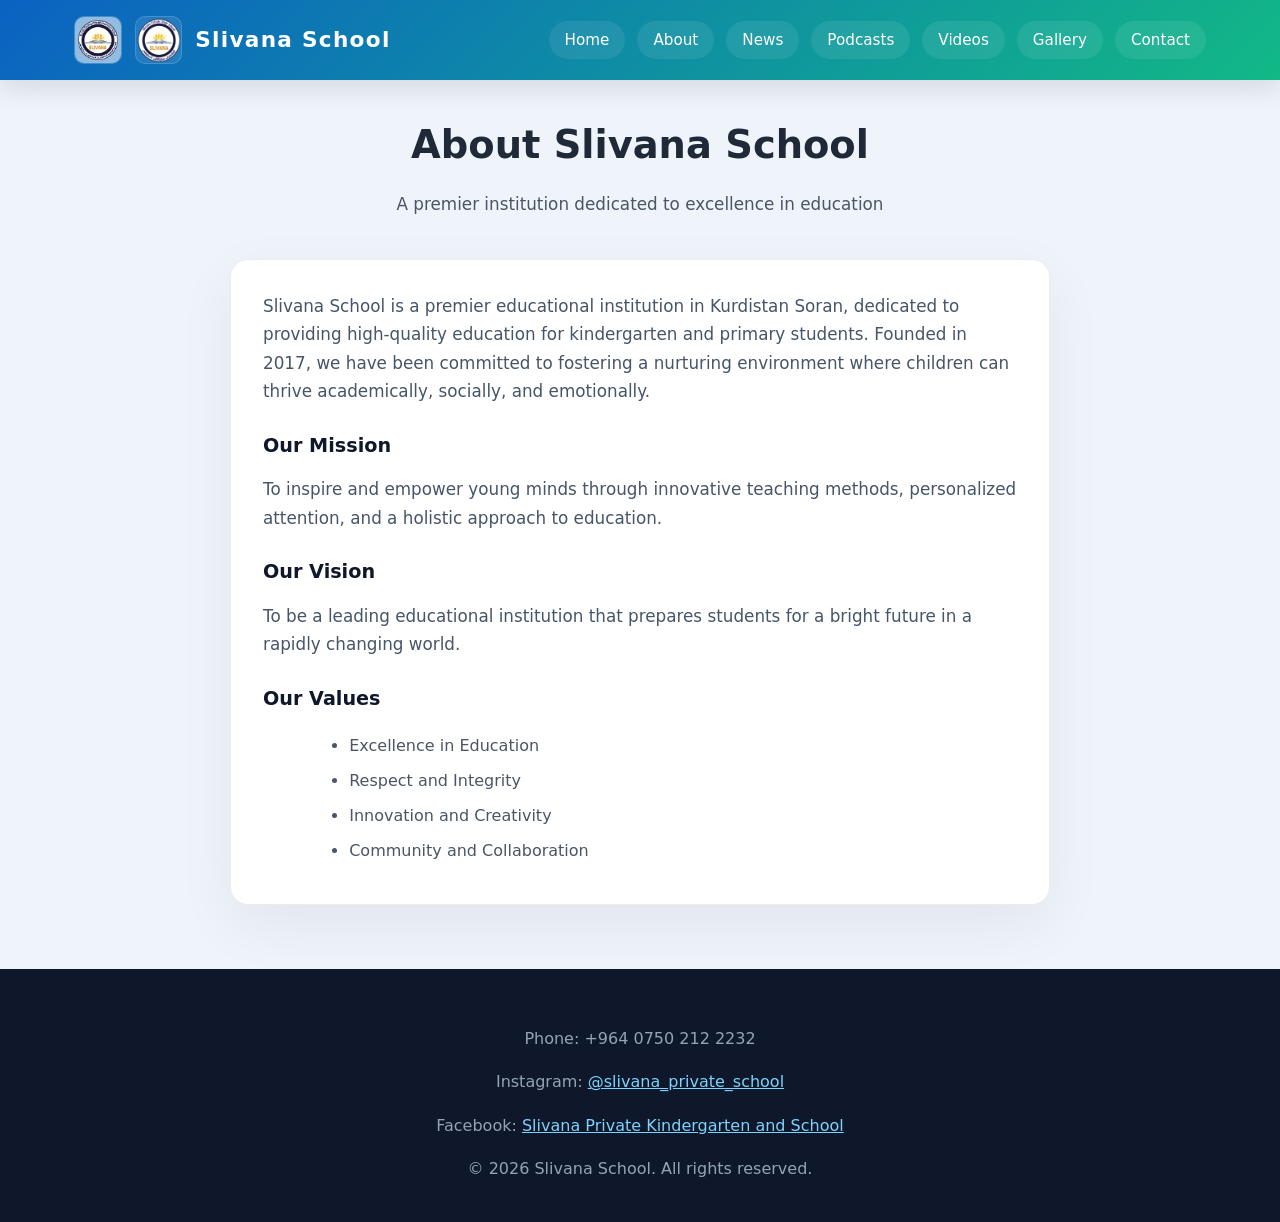
==== about.html @ aee82887 "Changes to be committed: 	new file:   README.md 	new file:   TODO.MD 	new file:   about.html 	new fi" ====
<!DOCTYPE html>
<html lang="en">
<head>
    <meta charset="UTF-8">
    <meta name="viewport" content="width=device-width, initial-scale=1.0">
    <title>Slivana School - About</title>
    <link rel="icon" href="assets/logos/Elementry-school-logo.png">
    <link rel="stylesheet" href="css/style.css">
    <link rel="stylesheet" href="css/components.css">
    <link rel="stylesheet" href="css/responsive.css">
</head>
<body>
    <header>
        <div class="container">
            <div class="logo">
                <img src="assets/logos/Elementry-school-logo.png" alt="Slivana Elementary School Logo" class="logo-img">
                <img src="assets/logos/high-school-logo.png" alt="Slivana High School Logo" class="logo-img">
                <h1>Slivana School</h1>
            </div>
            <nav>
                <ul>
                    <li><a href="index.html">Home</a></li>
                    <li><a href="about.html">About</a></li>
                    <li><a href="news.html">News</a></li>
                    <li><a href="podcasts.html">Podcasts</a></li>
                    <li><a href="videos.html">Videos</a></li>
                    <li><a href="gallery.html">Gallery</a></li>
                    <li><a href="contact.html">Contact</a></li>
                </ul>
            </nav>
        </div>
    </header>

    <main>
        <section class="intro">
            <div class="container">
                <div class="section-header">
                    <h3>About Slivana School</h3>
                    <p>A premier institution dedicated to excellence in education</p>
                </div>
                <div class="about-text">
                    <p>Slivana School is a premier educational institution in Kurdistan Soran, dedicated to providing high-quality education for kindergarten and primary students. Founded in 2017, we have been committed to fostering a nurturing environment where children can thrive academically, socially, and emotionally.</p>
                    <h4>Our Mission</h4>
                    <p>To inspire and empower young minds through innovative teaching methods, personalized attention, and a holistic approach to education.</p>
                    <h4>Our Vision</h4>
                    <p>To be a leading educational institution that prepares students for a bright future in a rapidly changing world.</p>
                    <h4>Our Values</h4>
                    <ul>
                        <li>Excellence in Education</li>
                        <li>Respect and Integrity</li>
                        <li>Innovation and Creativity</li>
                        <li>Community and Collaboration</li>
                    </ul>
                </div>
            </div>
        </section>
    </main>

    <footer>
        <div class="container">
            <div class="contact-info">
                <p>Phone: +964 0750 212 2232</p>
                <p>Instagram: <a href="https://www.instagram.com/slivana_private_school/">@slivana_private_school</a></p>
                <p>Facebook: <a href="https://www.facebook.com/slivanaprivatekindergartenandschool">Slivana Private Kindergarten and School</a></p>
            </div>
            <p>&copy; 2026 Slivana School. All rights reserved.</p>
        </div>
    </footer>
</body>
</html>
---- css/style.css ----
/* Reset and base styles */
* {
    margin: 0;
    padding: 0;
    box-sizing: border-box;
}

body {
    font-family: 'Inter', system-ui, -apple-system, BlinkMacSystemFont, 'Segoe UI', sans-serif;
    background: #eff4fb;
    color: #1f2937;
    line-height: 1.7;
}

.container {
    max-width: 1180px;
    margin: 0 auto;
    padding: 0 24px;
}

html {
    scroll-behavior: smooth;
}

button,
a.btn {
    transition: all 0.25s ease;
}

/* Header */
header {
    background: linear-gradient(135deg, #0b62c2, #12b886);
    color: white;
    padding: 1rem 0;
    position: sticky;
    top: 0;
    z-index: 50;
    box-shadow: 0 8px 24px rgba(15, 23, 42, 0.12);
}

header .container {
    display: flex;
    align-items: center;
    justify-content: space-between;
    gap: 1rem;
}

.logo {
    display: flex;
    align-items: center;
    gap: 0.8rem;
}

.logo-img {
    height: 48px;
    width: auto;
    border-radius: 10px;
    border: 1px solid rgba(255,255,255,0.15);
    background: rgba(255,255,255,0.1);
}

.logo h1 {
    font-size: 1.35rem;
    letter-spacing: 0.06em;
    font-weight: 700;
}

nav ul {
    list-style: none;
    display: flex;
    flex-wrap: wrap;
    gap: 0.75rem;
    justify-content: flex-end;
}

nav a {
    color: white;
    text-decoration: none;
    padding: 0.65rem 1rem;
    border-radius: 999px;
    font-size: 0.95rem;
    background: rgba(255,255,255,0.08);
}

nav a:hover,
nav a.active {
    background: rgba(255,255,255,0.2);
}

/* Hero */
.hero {
    background: linear-gradient(120deg, #0b62c2 0%, #12b886 52%, #16a34a 100%);
    color: white;
    text-align: center;
    padding: 5rem 0 4rem;
    position: relative;
    overflow: hidden;
}

.hero::after {
    content: '';
    position: absolute;
    width: 540px;
    height: 540px;
    border-radius: 50%;
    background: rgba(255,255,255,0.15);
    top: -120px;
    right: -120px;
    filter: blur(12px);
}

.hero h2 {
    font-size: clamp(2.5rem, 4vw, 3.8rem);
    max-width: 820px;
    margin: 0 auto 1rem;
    animation: fadeInUp 0.8s ease both;
}

.hero p {
    max-width: 700px;
    margin: 0 auto 2rem;
    font-size: 1.05rem;
    opacity: 0.95;
    animation: fadeInUp 0.9s ease both;
}

.hero .btn {
    font-weight: 700;
    letter-spacing: 0.02em;
    box-shadow: 0 15px 35px rgba(16, 185, 129, 0.22);
}

/* Section cards */
section {
    padding: 4rem 0;
}

section:not(.hero) {
    background: transparent;
}

section .container {
    animation: fadeInUp 0.8s ease both;
}

section h3 {
    font-size: clamp(2rem, 3vw, 2.6rem);
    margin-bottom: 1.5rem;
}

.section-header {
    text-align: center;
    margin-bottom: 2.5rem;
    animation: fadeInUp 0.8s ease both;
}

.section-header h3 {
    margin: 0 0 0.8rem 0;
}

.section-header p {
    color: #64748b;
    font-size: 1.05rem;
    max-width: 620px;
    margin: 0 auto;
}

.videos-grid {
    display: grid;
    grid-template-columns: repeat(auto-fill, minmax(340px, 1fr));
    gap: 1.8rem;
}

.podcasts-grid {
    display: grid;
    grid-template-columns: repeat(auto-fit, minmax(480px, 1fr));
    gap: 2rem;
}

.search-container {
    margin-bottom: 2.5rem;
    display: flex;
    justify-content: center;
}

#search-input {
    width: 100%;
    max-width: 500px;
    padding: 0.85rem 1.2rem;
    border: 1px solid rgba(15, 23, 42, 0.12);
    border-radius: 12px;
    background: rgba(255,255,255,0.95);
    font-size: 0.95rem;
    color: #1f2937;
    box-shadow: 0 4px 15px rgba(15, 23, 42, 0.06);
    transition: all 0.3s ease;
}

#search-input:focus {
    outline: none;
    border-color: #12b886;
    box-shadow: 0 8px 25px rgba(18, 184, 134, 0.12);
}

/* About Page */
.about-text {
    background: rgba(255,255,255,0.95);
    border-radius: 18px;
    padding: 2rem;
    border: 1px solid rgba(15, 23, 42, 0.08);
    box-shadow: 0 20px 60px rgba(15, 23, 42, 0.06);
    max-width: 820px;
    margin: 0 auto;
}

.about-text h4 {
    font-size: 1.2rem;
    color: #0f172a;
    margin-top: 1.5rem;
    margin-bottom: 0.8rem;
    font-weight: 700;
}

.about-text p {
    color: #475569;
    margin-bottom: 1rem;
}

.about-text ul {
    margin: 1rem 0;
    padding-left: 1.5rem;
    color: #475569;
}

.about-text ul li {
    margin-bottom: 0.5rem;
}

/* Contact Page */
.contact-wrapper {
    display: grid;
    grid-template-columns: 1fr 1fr;
    gap: 2rem;
    margin-bottom: 3rem;
}

.contact-info-box,
.contact-form-box {
    background: rgba(255,255,255,0.95);
    border-radius: 18px;
    padding: 2.2rem;
    border: 1px solid rgba(15, 23, 42, 0.08);
    box-shadow: 0 20px 60px rgba(15, 23, 42, 0.06);
}

.contact-info-box h4,
.contact-form-box h4 {
    font-size: 1.2rem;
    color: #0f172a;
    margin-bottom: 1.2rem;
    font-weight: 700;
}

.contact-info-box p,
.contact-form-box p {
    color: #475569;
    margin-bottom: 0.8rem;
    font-size: 0.95rem;
}

.contact-form-box form {
    display: flex;
    flex-direction: column;
    gap: 1.2rem;
}

.form-group {
    display: flex;
    flex-direction: column;
}

.form-group label {
    color: #1f2937;
    font-weight: 600;
    margin-bottom: 0.5rem;
    font-size: 0.95rem;
}

.form-group input,
.form-group textarea {
    padding: 0.85rem;
    border: 1px solid rgba(15, 23, 42, 0.12);
    border-radius: 12px;
    background: rgba(255,255,255,0.95);
    font-family: inherit;
    font-size: 0.95rem;
    color: #1f2937;
    transition: all 0.3s ease;
}

.form-group input:focus,
.form-group textarea:focus {
    outline: none;
    border-color: #12b886;
    box-shadow: 0 0 0 3px rgba(18, 184, 134, 0.1);
}

.form-group textarea {
    resize: vertical;
    min-height: 120px;
}

.intro {
    padding-top: 2rem;
}

.intro p,
.about-text p {
    max-width: 780px;
    margin: 0 auto;
    color: #4b5563;
    font-size: 1.05rem;
}

.about-text ul {
    list-style: disc;
    margin: 1rem auto 0;
    max-width: 620px;
    color: #4b5563;
    padding-left: 1.2rem;
}

/* Cards */
.news-card,
.podcast-card,
.video-card,
.links-grid a,
.contact-card,
.event-card,
.staff-card {
    background: rgba(255,255,255,0.95);
    border: 1px solid rgba(15, 23, 42, 0.08);
    border-radius: 22px;
    box-shadow: 0 20px 60px rgba(15, 23, 42, 0.06);
    overflow: hidden;
}

.news-card,
.event-card,
.staff-card,
.video-card,
.podcast-card {
    padding: 1.4rem;
}

.news-card h4,
.podcast-card h4,
.video-card h4 {
    margin-bottom: 0.65rem;
    color: #0f172a;
}

.news-card p,
.podcast-info p,
.video-card p,
.about-text p {
    color: #475569;
}

.podcast-card {
    flex-wrap: wrap;
    gap: 1.2rem;
    align-items: flex-start;
}

.podcast-card iframe {
    min-width: 320px;
    flex: 0 0 320px;
    border-radius: 18px;
    height: 420px;
}

.podcast-info {
    flex: 1;
    min-width: 240px;
}

.video-card {
    display: grid;
    gap: 1rem;
    align-items: start;
}

.video-thumb {
    min-height: 220px;
    display: grid;
    place-items: center;
    background: linear-gradient(180deg, #e2e8f0 0%, #cbd5e1 100%);
    border-radius: 18px;
    color: #1e293b;
    font-weight: 700;
    text-transform: uppercase;
    letter-spacing: 0.08em;
}

.video-details h4 {
    margin-top: 0;
}

.video-details a.btn {
    display: inline-block;
    margin-top: 0.65rem;
}

.links-grid {
    display: grid;
    grid-template-columns: repeat(auto-fit, minmax(200px, 1fr));
    gap: 1rem;
}

.links-grid a {
    display: flex;
    align-items: center;
    justify-content: center;
    min-height: 120px;
    font-weight: 600;
    color: #0f172a;
    background: rgba(255,255,255,0.95);
    border: 1px solid rgba(15, 23, 42, 0.08);
    border-radius: 20px;
    text-decoration: none;
}

.links-grid a:hover {
    background: #f8fafc;
    transform: translateY(-4px);
}

/* Forms */
input,
textarea {
    background: rgba(255,255,255,0.95);
    border: 1px solid rgba(15, 23, 42, 0.12);
}

button,
a.btn {
    background: #12b886;
    color: white;
}

button:hover,
a.btn:hover {
    background: #0f766e;
}

/* WhatsApp Button */
.whatsapp-btn {
    position: fixed;
    right: 24px;
    bottom: 24px;
    width: 62px;
    height: 62px;
    border-radius: 50%;
    padding: 0;
    border: none;
    box-shadow: 0 24px 40px rgba(16, 185, 129, 0.25);
}

/* Footer */
footer {
    background: #0f172a;
    color: #e2e8f0;
    text-align: center;
    padding: 2.5rem 0;
}

footer a {
    color: #7dd3fc;
}

footer p {
    margin-top: 1rem;
    color: #94a3b8;
}

/* Animations */
@keyframes fadeInUp {
    from {
        opacity: 0;
        transform: translateY(20px);
    }
    to {
        opacity: 1;
        transform: translateY(0);
    }
}

.fade-in {
    animation: fadeInUp 0.8s ease both;
}

/* Responsive */
@media (max-width: 900px) {
    nav ul {
        justify-content: center;
    }

    header .container {
        flex-direction: column;
        align-items: stretch;
    }

    .podcast-card iframe {
        width: 100%;
        min-width: auto;
        height: 360px;
    }
}

/* Embed Wrappers */
.embed-wrapper-home {
    display: flex;
    flex-direction: column;
    align-items: center;
    gap: 2rem;
    max-width: 700px;
    margin: 0 auto;
}

.embed-wrapper-home iframe {
    width: 100%;
    height: 500px;
    box-shadow: 0 20px 60px rgba(15, 23, 42, 0.1);
    border-radius: 16px;
}

.btn-podcast,
.btn-video {
    background: linear-gradient(135deg, #0b62c2, #12b886);
    color: white;
    padding: 0.9rem 2.2rem;
    border-radius: 12px;
    font-weight: 600;
    text-decoration: none;
    display: inline-block;
    transition: all 0.35s cubic-bezier(0.34, 1.56, 0.64, 1);
    border: none;
    cursor: pointer;
    font-size: 1rem;
}

.btn-podcast:hover,
.btn-video:hover {
    transform: translateY(-4px);
    box-shadow: 0 16px 40px rgba(18, 184, 134, 0.4);
}

/* Videos Grid Embeds */
.videos-grid-embeds {
    display: grid;
    grid-template-columns: 1fr;
    gap: 3rem;
}

.video-card-embed {
    background: transparent;
    border-radius: 16px;
    overflow: hidden;
    transition: all 0.35s cubic-bezier(0.34, 1.56, 0.64, 1);
}

.video-card-embed:hover {
    transform: translateY(-4px);
}

.video-embed-wrapper {
    width: 100%;
    margin-bottom: 1.5rem;
}

.video-embed-wrapper iframe {
    width: 100%;
    height: 500px;
    max-width: 100%;
    box-shadow: 0 20px 60px rgba(15, 23, 42, 0.1);
    border-radius: 16px;
}

.video-info {
    background: rgba(255,255,255,0.95);
    border: 1px solid rgba(15, 23, 42, 0.08);
    border-radius: 12px;
    padding: 1.5rem;
    box-shadow: 0 4px 16px rgba(15, 23, 42, 0.05);
}

.video-info h4 {
    color: #0b62c2;
    font-size: 1.2rem;
    margin: 0 0 0.8rem 0;
}

.video-info p {
    color: #6b7280;
    font-size: 0.95rem;
    margin: 0.5rem 0;
    line-height: 1.5;
}

.video-date {
    color: #9ca3af;
    font-size: 0.85rem !important;
}

/* Podcasts Embeds */
.podcasts-embeds {
    display: grid;
    grid-template-columns: 1fr;
    gap: 2.5rem;
    max-width: 800px;
    margin: 0 auto;
}

/* Podcast Embeds */
.podcast-embed {
    background: transparent;
    border-radius: 16px;
    overflow: hidden;
    transition: all 0.35s cubic-bezier(0.34, 1.56, 0.64, 1);
    display: flex;
    flex-direction: column;
    gap: 1.5rem;
}

.podcast-embed:hover {
    transform: translateY(-4px);
}

.embed-wrapper {
    width: 100%;
    display: flex;
    justify-content: center;
}

.embed-wrapper iframe {
    width: 100%;
    max-width: 540px;
    height: 520px;
    border-radius: 16px;
    box-shadow: 0 20px 60px rgba(15, 23, 42, 0.1);
}

.podcast-details {
    background: rgba(255,255,255,0.95);
    border: 1px solid rgba(15, 23, 42, 0.08);
    border-radius: 12px;
    padding: 1.5rem;
    text-align: center;
    box-shadow: 0 4px 16px rgba(15, 23, 42, 0.05);
}

.podcast-details h4 {
    color: #0b62c2;
    font-size: 1.25rem;
    margin: 0 0 0.8rem 0;
}

.podcast-details p {
    color: #6b7280;
    font-size: 0.95rem;
    margin: 0.4rem 0;
}

/* Why Choose Section */
.why-choose {
    background: linear-gradient(135deg, rgba(11, 98, 194, 0.05), rgba(18, 184, 134, 0.05));
    padding: 4rem 0;
}

.features-grid {
    display: grid;
    grid-template-columns: repeat(auto-fit, minmax(240px, 1fr));
    gap: 2rem;
}

.feature-card {
    background: white;
    padding: 2rem;
    border-radius: 16px;
    text-align: center;
    box-shadow: 0 4px 16px rgba(0, 0, 0, 0.08);
    transition: all 0.35s cubic-bezier(0.4, 0, 0.2, 1);
    border: 1px solid #e5e7eb;
}

.feature-card:hover {
    transform: translateY(-8px);
    box-shadow: 0 20px 48px rgba(0, 0, 0, 0.12);
    border-color: #12b886;
}

.feature-icon {
    font-size: 3rem;
    margin-bottom: 1rem;
    display: inline-block;
}

.feature-card h4 {
    font-size: 1.25rem;
    margin: 1rem 0 0.5rem;
    color: #0b62c2;
}

.feature-card p {
    color: #6b7280;
    font-size: 0.95rem;
}

/* Stats Section */
.stats {
    background: linear-gradient(135deg, #0b62c2, #12b886);
    padding: 3.5rem 0;
    color: white;
}

.stats-grid {
    display: grid;
    grid-template-columns: repeat(auto-fit, minmax(200px, 1fr));
    gap: 2rem;
    text-align: center;
}

.stat-card {
    padding: 1.5rem;
}

.stat-card h3 {
    font-size: 2.5rem;
    margin-bottom: 0.5rem;
    font-weight: 700;
}

.stat-card p {
    font-size: 1rem;
    opacity: 0.95;
}

/* CTA Section */
.cta {
    background: linear-gradient(135deg, rgba(11, 98, 194, 0.1), rgba(18, 184, 134, 0.1));
    padding: 4rem 0;
    border-top: 3px solid #12b886;
    border-bottom: 3px solid #0b62c2;
}

.cta-content {
    text-align: center;
    max-width: 600px;
    margin: 0 auto;
}

.cta-content h3 {
    font-size: 2.2rem;
    margin-bottom: 0.8rem;
    color: #0b62c2;
}

.cta-content p {
    font-size: 1.1rem;
    color: #6b7280;
    margin-bottom: 2rem;
}

.cta-buttons {
    display: flex;
    gap: 1.5rem;
    justify-content: center;
    flex-wrap: wrap;
}

.btn-secondary {
    background: transparent;
    border: 2px solid #0b62c2;
    color: #0b62c2;
}

.btn-secondary:hover {
    background: #0b62c2;
    color: white;
}

@media (max-width: 680px) {
    .hero {
        padding: 3rem 0 2rem;
    }

    .hero h2 {
        font-size: 2.4rem;
    }

    .links-grid,
    .achievements-grid,
    .podcast-card,
    .video-card {
        grid-template-columns: 1fr;
    }

    nav a {
        padding: 0.65rem 0.85rem;
    }
    
    .why-choose {
        padding: 2.5rem 0;
    }
    
    .features-grid {
        gap: 1.2rem;
    }
    
    .feature-card {
        padding: 1.5rem;
    }
    
    .stats-grid {
        gap: 1.2rem;
    }
    
    .stat-card h3 {
        font-size: 2rem;
    }
    
    .cta-content h3 {
        font-size: 1.6rem;
    }
    
    .cta-buttons {
        flex-direction: column;
        gap: 1rem;
    }
    
    .cta-buttons a {
        width: 100%;
    }
}
---- css/components.css ----
/* Components */

/* News Card */
.news-card {
    background: rgba(255,255,255,0.95);
    padding: 1.4rem;
    border-radius: 16px;
    border: 1px solid rgba(15, 23, 42, 0.08);
    box-shadow: 0 20px 60px rgba(15, 23, 42, 0.06);
    transition: all 0.35s cubic-bezier(0.34, 1.56, 0.64, 1);
}

.news-card:hover {
    transform: translateY(-8px);
    box-shadow: 0 30px 80px rgba(15, 23, 42, 0.12);
}

.news-card h4 {
    margin-bottom: 0.65rem;
    font-size: 1.15rem;
    color: #0f172a;
}

.news-card p {
    color: #475569;
    font-size: 0.95rem;
}

/* Podcast Card */
.podcast-card {
    background: rgba(255,255,255,0.95);
    border: 1px solid rgba(15, 23, 42, 0.08);
    border-radius: 20px;
    padding: 2rem;
    display: flex;
    gap: 1.8rem;
    align-items: flex-start;
    box-shadow: 0 20px 60px rgba(15, 23, 42, 0.06);
    transition: all 0.35s cubic-bezier(0.34, 1.56, 0.64, 1);
}

.podcast-card:hover {
    transform: translateY(-6px);
    box-shadow: 0 30px 80px rgba(15, 23, 42, 0.12);
}

.podcast-card iframe {
    border-radius: 16px;
    flex-shrink: 0;
    width: 360px;
    height: 480px;
    border: none;
}

.podcast-info {
    flex: 1;
    display: flex;
    flex-direction: column;
    gap: 0.8rem;
}

.podcast-info h4 {
    font-size: 1.25rem;
    color: #0f172a;
    margin: 0;
}

.podcast-info p {
    color: #475569;
    font-size: 0.95rem;
    margin: 0;
}

.podcast-info p:first-of-type {
    font-weight: 600;
    color: #12b886;
}

/* Video Card */
.video-card {
    background: rgba(255,255,255,0.95);
    border: 1px solid rgba(15, 23, 42, 0.08);
    border-radius: 18px;
    padding: 1.2rem;
    box-shadow: 0 20px 60px rgba(15, 23, 42, 0.06);
    transition: all 0.35s cubic-bezier(0.34, 1.56, 0.64, 1);
    display: grid;
    grid-template-columns: 1fr 2fr;
    gap: 1.2rem;
    align-items: center;
}

.video-card:hover {
    transform: translateY(-6px);
    box-shadow: 0 30px 80px rgba(15, 23, 42, 0.12);
}

.video-thumb {
    min-height: 180px;
    border-radius: 14px;
    background: linear-gradient(135deg, #e2e8f0 0%, #cbd5e1 100%);
    display: flex;
    align-items: center;
    justify-content: center;
    font-size: 3rem;
    cursor: pointer;
    transition: all 0.3s ease;
}

.video-thumb:hover {
    background: linear-gradient(135deg, #cbd5e1 0%, #94a3b8 100%);
    transform: scale(1.05);
}

.video-thumb a {
    text-decoration: none;
    font-size: 3rem;
    display: flex;
    align-items: center;
    justify-content: center;
}

.video-details h4 {
    font-size: 1.15rem;
    color: #0f172a;
    margin-bottom: 0.5rem;
}

.video-desc {
    color: #64748b;
    font-size: 0.9rem;
    margin-bottom: 0.8rem;
}

.video-date {
    color: #94a3b8;
    font-size: 0.85rem;
    margin-bottom: 1rem;
}

.video-details .btn {
    display: inline-block;
    padding: 0.6rem 1rem;
    font-size: 0.9rem;
}

/* Featured Video Showcase */
.video-showcase {
    display: flex;
    flex-direction: column;
    align-items: center;
    gap: 2rem;
}

.video-embed {
    width: 100%;
    max-width: 580px;
}

.video-embed a {
    display: block;
    text-decoration: none;
    border-radius: 18px;
    overflow: hidden;
    box-shadow: 0 20px 60px rgba(15, 23, 42, 0.12);
    transition: all 0.35s cubic-bezier(0.34, 1.56, 0.64, 1);
}

.video-embed a:hover {
    transform: translateY(-8px);
    box-shadow: 0 30px 90px rgba(15, 23, 42, 0.18);
}

.video-thumb-featured {
    width: 100%;
    aspect-ratio: 16 / 9;
    background: linear-gradient(135deg, #12b886 0%, #0f766e 100%);
    display: flex;
    align-items: center;
    justify-content: center;
    font-size: 4rem;
}

.video-embed p {
    text-align: center;
    color: #0f172a;
    font-weight: 600;
    padding: 1rem;
    margin: 0;
    background: white;
}

/* Event Card */
.event-card {
    background: rgba(255,255,255,0.95);
    border: 1px solid rgba(15, 23, 42, 0.08);
    border-radius: 16px;
    padding: 1.4rem;
    box-shadow: 0 20px 60px rgba(15, 23, 42, 0.06);
    transition: all 0.3s ease;
    margin-bottom: 1.2rem;
}

.event-card:hover {
    transform: translateX(4px);
}

.event-card h4 {
    color: #0f172a;
    margin-bottom: 0.5rem;
}

.event-card p {
    color: #475569;
    font-size: 0.95rem;
}

/* Staff Card */
.staff-card {
    background: rgba(255,255,255,0.95);
    border: 1px solid rgba(15, 23, 42, 0.08);
    border-radius: 16px;
    padding: 1.4rem;
    text-align: center;
    box-shadow: 0 20px 60px rgba(15, 23, 42, 0.06);
    transition: all 0.35s cubic-bezier(0.34, 1.56, 0.64, 1);
}

.staff-card:hover {
    transform: translateY(-6px);
    box-shadow: 0 30px 80px rgba(15, 23, 42, 0.12);
}

.staff-card img {
    width: 100px;
    height: 100px;
    border-radius: 50%;
    margin-bottom: 1rem;
    border: 3px solid #12b886;
    object-fit: cover;
}

.staff-card h4 {
    color: #0f172a;
    margin-bottom: 0.3rem;
}

.staff-card p {
    color: #475569;
    font-size: 0.95rem;
}

/* Gallery */
.gallery-grid {
    display: grid;
    grid-template-columns: repeat(auto-fit, minmax(240px, 1fr));
    gap: 1.2rem;
}

.gallery-item {
    border-radius: 16px;
    overflow: hidden;
    box-shadow: 0 20px 60px rgba(15, 23, 42, 0.06);
    transition: all 0.35s cubic-bezier(0.34, 1.56, 0.64, 1);
}

.gallery-item:hover {
    transform: scale(1.04);
    box-shadow: 0 30px 80px rgba(15, 23, 42, 0.12);
}

.gallery-item img {
    width: 100%;
    height: 100%;
    object-fit: cover;
    display: block;
}

/* Staff Grid */
.staff-grid {
    display: grid;
    grid-template-columns: repeat(auto-fit, minmax(250px, 1fr));
    gap: 1.2rem;
}
---- css/responsive.css ----
/* Responsive styles */
@media (max-width: 920px) {
    header .container {
        flex-direction: column;
        gap: 1rem;
    }

    nav ul {
        justify-content: center;
        flex-wrap: wrap;
    }

    .podcast-card {
        flex-direction: column;
        gap: 1.2rem;
    }

    .podcast-card iframe {
        width: 100%;
        height: 420px;
    }

    .video-card {
        grid-template-columns: 1fr;
        gap: 1rem;
    }

    .video-showcase {
        width: 100%;
    }
}

@media (max-width: 680px) {
    .hero {
        padding: 2.5rem 0;
    }

    .hero h2 {
        font-size: 2rem;
    }

    .hero p {
        font-size: 0.95rem;
    }

    section {
        padding: 2.5rem 0;
    }

    section h3 {
        font-size: 1.8rem;
        margin-bottom: 1.2rem;
    }

    .podcast-card {
        padding: 1.2rem;
        gap: 1rem;
    }

    .podcast-card iframe {
        width: 100%;
        height: 360px;
    }

    .video-card {
        padding: 1rem;
    }

    .video-thumb {
        min-height: 140px;
        font-size: 2rem;
    }

    .links-grid,
    .videos-embeds,
    .podcasts-grid,
    .podcasts-embeds,
    .gallery-grid,
    .achievements-grid {
        grid-template-columns: 1fr;
    }
    
    .contact-wrapper {
        grid-template-columns: 1fr;
    }
    
    .embed-container {
        max-width: 100%;
    }

    .logo-img {
        height: 40px;
    }

    .logo h1 {
        font-size: 1.15rem;
    }

    nav a {
        padding: 0.5rem 0.7rem;
        font-size: 0.9rem;
    }

    .news-card,
    .event-card,
    .podcast-info {
        padding: 1rem;
    }

    .video-details h4 {
        font-size: 1rem;
    }

    .video-details .btn {
        font-size: 0.85rem;
        padding: 0.5rem 0.8rem;
    }
}

@media (max-width: 480px) {
    .hero h2 {
        font-size: 1.8rem;
    }

    nav ul {
        gap: 0.5rem;
    }

    nav a {
        padding: 0.4rem 0.6rem;
        font-size: 0.85rem;
    }

    .whatsapp-btn {
        width: 54px;
        height: 54px;
        font-size: 20px;
        bottom: 16px;
        right: 16px;
    }

    footer {
        padding: 1.5rem 0;
    }

    .video-thumb-featured {
        font-size: 2rem;
    }
}
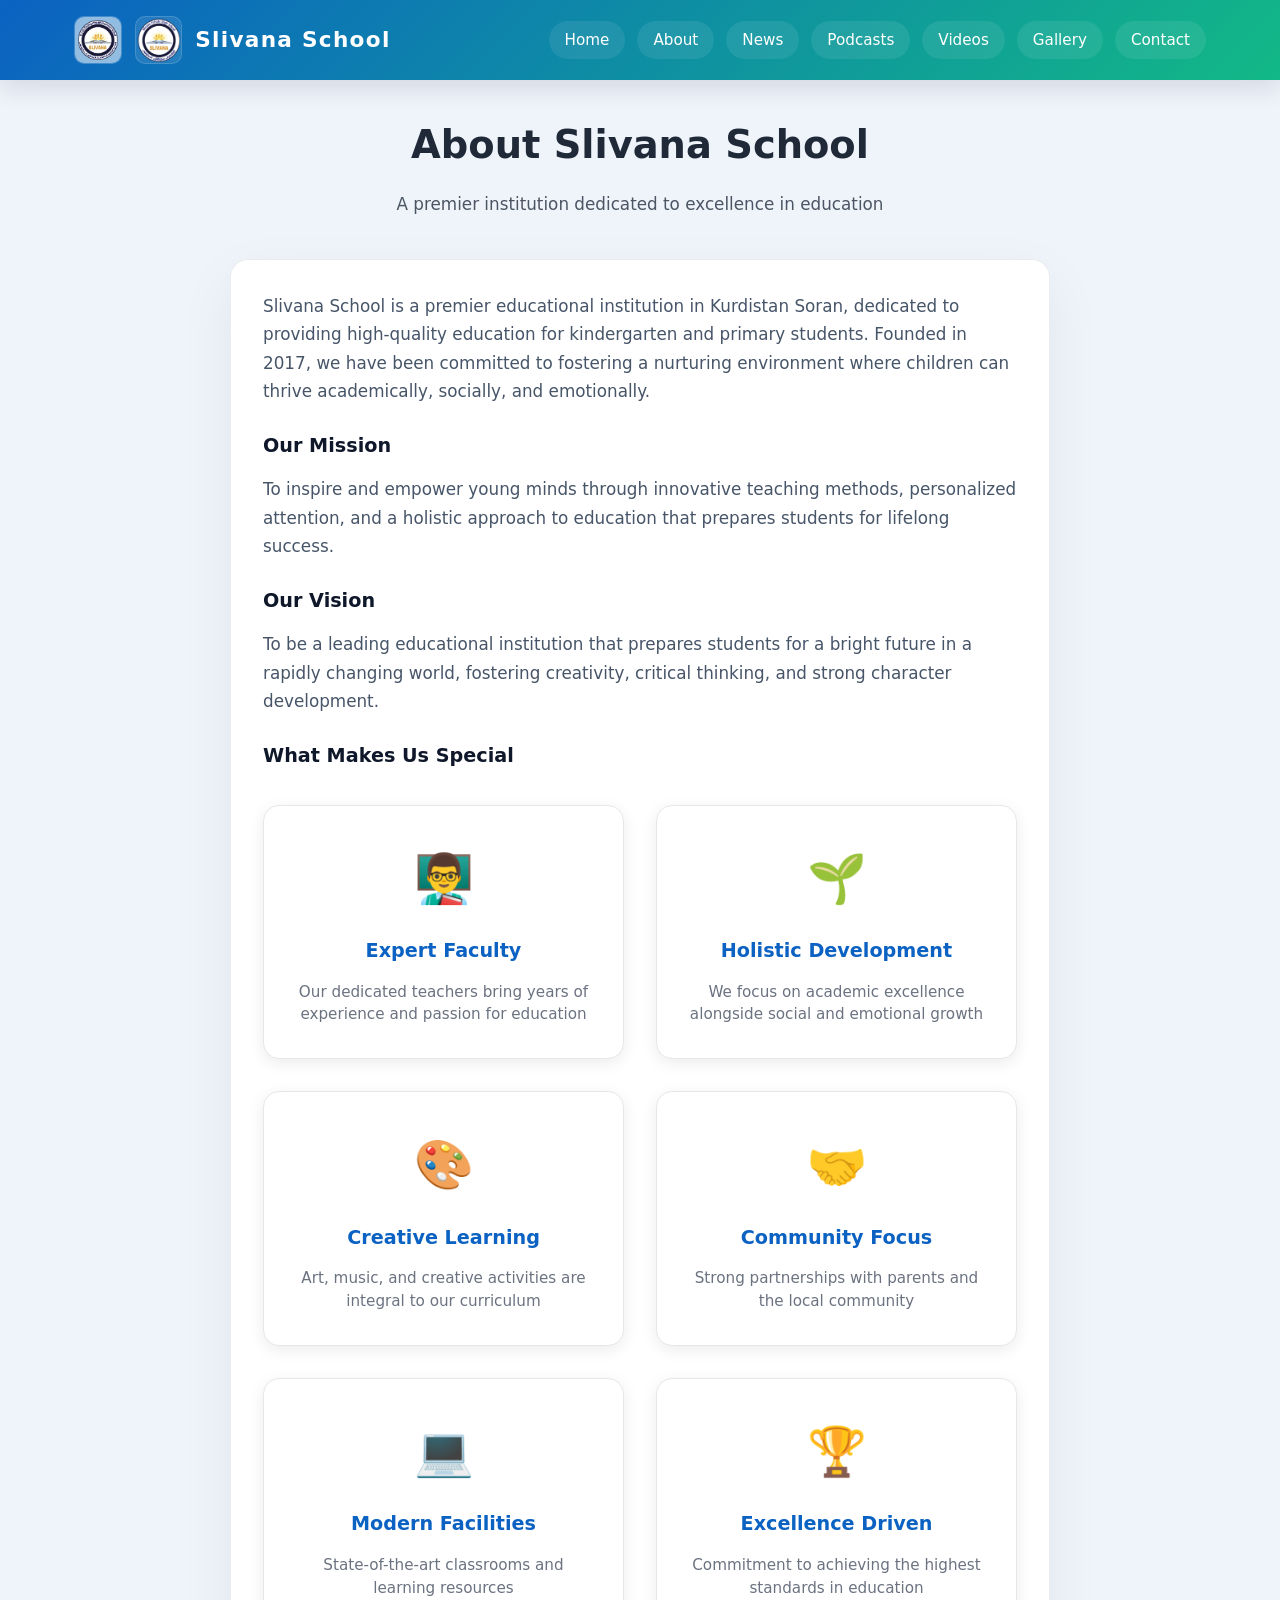
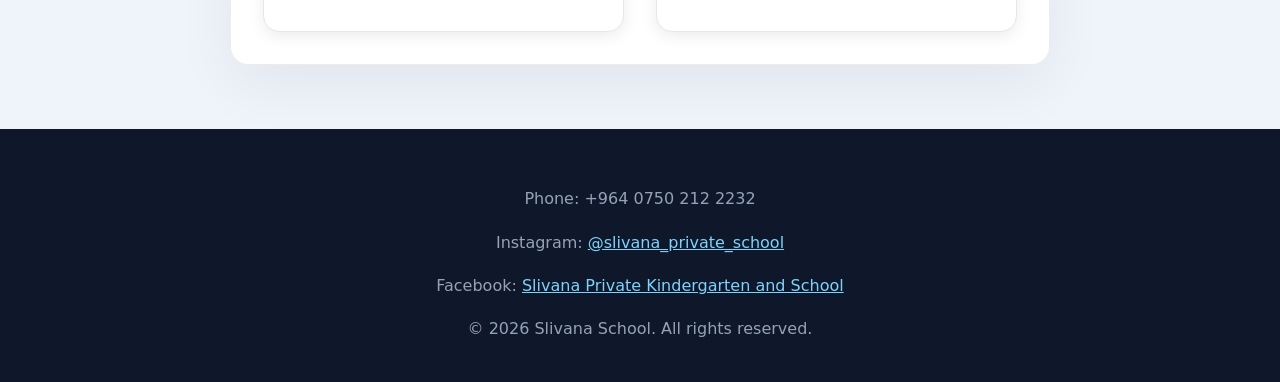
==== commit b0b2a494: "modified:   about.html 	modified:   css/responsive.css 	modified:   css/style.css 	modified:   data/" ====
--- a/about.html
+++ b/about.html
@@ -40,17 +40,46 @@
                 </div>
                 <div class="about-text">
                     <p>Slivana School is a premier educational institution in Kurdistan Soran, dedicated to providing high-quality education for kindergarten and primary students. Founded in 2017, we have been committed to fostering a nurturing environment where children can thrive academically, socially, and emotionally.</p>
+
                     <h4>Our Mission</h4>
-                    <p>To inspire and empower young minds through innovative teaching methods, personalized attention, and a holistic approach to education.</p>
+                    <p>To inspire and empower young minds through innovative teaching methods, personalized attention, and a holistic approach to education that prepares students for lifelong success.</p>
+
                     <h4>Our Vision</h4>
-                    <p>To be a leading educational institution that prepares students for a bright future in a rapidly changing world.</p>
-                    <h4>Our Values</h4>
-                    <ul>
-                        <li>Excellence in Education</li>
-                        <li>Respect and Integrity</li>
-                        <li>Innovation and Creativity</li>
-                        <li>Community and Collaboration</li>
-                    </ul>
+                    <p>To be a leading educational institution that prepares students for a bright future in a rapidly changing world, fostering creativity, critical thinking, and strong character development.</p>
+
+                    <h4>What Makes Us Special</h4>
+                    <div class="features-grid">
+                        <div class="feature-card">
+                            <div class="feature-icon">👨‍🏫</div>
+                            <h5>Expert Faculty</h5>
+                            <p>Our dedicated teachers bring years of experience and passion for education</p>
+                        </div>
+                        <div class="feature-card">
+                            <div class="feature-icon">🌱</div>
+                            <h5>Holistic Development</h5>
+                            <p>We focus on academic excellence alongside social and emotional growth</p>
+                        </div>
+                        <div class="feature-card">
+                            <div class="feature-icon">🎨</div>
+                            <h5>Creative Learning</h5>
+                            <p>Art, music, and creative activities are integral to our curriculum</p>
+                        </div>
+                        <div class="feature-card">
+                            <div class="feature-icon">🤝</div>
+                            <h5>Community Focus</h5>
+                            <p>Strong partnerships with parents and the local community</p>
+                        </div>
+                        <div class="feature-card">
+                            <div class="feature-icon">💻</div>
+                            <h5>Modern Facilities</h5>
+                            <p>State-of-the-art classrooms and learning resources</p>
+                        </div>
+                        <div class="feature-card">
+                            <div class="feature-icon">🏆</div>
+                            <h5>Excellence Driven</h5>
+                            <p>Commitment to achieving the highest standards in education</p>
+                        </div>
+                    </div>
                 </div>
             </div>
         </section>
--- a/css/style.css
+++ b/css/style.css
@@ -114,6 +114,10 @@
     max-width: 820px;
     margin: 0 auto 1rem;
     animation: fadeInUp 0.8s ease both;
+    background: linear-gradient(135deg, #ffffff, rgba(255,255,255,0.8));
+    -webkit-background-clip: text;
+    -webkit-text-fill-color: transparent;
+    background-clip: text;
 }
 
 .hero p {
@@ -122,6 +126,40 @@
     font-size: 1.05rem;
     opacity: 0.95;
     animation: fadeInUp 0.9s ease both;
+}
+
+.hero-stats {
+    display: flex;
+    justify-content: center;
+    gap: 3rem;
+    margin-bottom: 2rem;
+    animation: fadeInUp 1s ease both;
+}
+
+.stat-item {
+    text-align: center;
+}
+
+.stat-number {
+    font-size: 2.5rem;
+    font-weight: bold;
+    color: #ffffff;
+    margin-bottom: 0.5rem;
+    text-shadow: 0 2px 4px rgba(0,0,0,0.3);
+}
+
+.stat-label {
+    font-size: 0.9rem;
+    color: rgba(255,255,255,0.8);
+    text-transform: uppercase;
+    letter-spacing: 1px;
+}
+
+.hero-buttons {
+    display: flex;
+    gap: 1rem;
+    justify-content: center;
+    animation: fadeInUp 1.1s ease both;
 }
 
 .hero .btn {
@@ -234,6 +272,47 @@
 
 .about-text ul li {
     margin-bottom: 0.5rem;
+}
+
+.features-grid {
+    display: grid;
+    grid-template-columns: repeat(auto-fit, minmax(300px, 1fr));
+    gap: 2rem;
+    margin-top: 2rem;
+}
+
+.feature-card {
+    background: rgba(255,255,255,0.95);
+    border: 1px solid rgba(15, 23, 42, 0.08);
+    border-radius: 16px;
+    padding: 2rem;
+    text-align: center;
+    transition: all 0.35s cubic-bezier(0.34, 1.56, 0.64, 1);
+    box-shadow: 0 4px 16px rgba(15, 23, 42, 0.05);
+}
+
+.feature-card:hover {
+    transform: translateY(-4px);
+    box-shadow: 0 20px 40px rgba(15, 23, 42, 0.1);
+    border-color: #12b886;
+}
+
+.feature-icon {
+    font-size: 3rem;
+    margin-bottom: 1rem;
+}
+
+.feature-card h5 {
+    color: #0b62c2;
+    font-size: 1.2rem;
+    margin-bottom: 0.8rem;
+}
+
+.feature-card p {
+    color: #6b7280;
+    font-size: 0.95rem;
+    line-height: 1.5;
+    margin: 0;
 }
 
 /* Contact Page */
@@ -581,36 +660,10 @@
 
 .video-embed-wrapper iframe {
     width: 100%;
-    height: 500px;
+    height: 300px;
     max-width: 100%;
     box-shadow: 0 20px 60px rgba(15, 23, 42, 0.1);
     border-radius: 16px;
-}
-
-.video-info {
-    background: rgba(255,255,255,0.95);
-    border: 1px solid rgba(15, 23, 42, 0.08);
-    border-radius: 12px;
-    padding: 1.5rem;
-    box-shadow: 0 4px 16px rgba(15, 23, 42, 0.05);
-}
-
-.video-info h4 {
-    color: #0b62c2;
-    font-size: 1.2rem;
-    margin: 0 0 0.8rem 0;
-}
-
-.video-info p {
-    color: #6b7280;
-    font-size: 0.95rem;
-    margin: 0.5rem 0;
-    line-height: 1.5;
-}
-
-.video-date {
-    color: #9ca3af;
-    font-size: 0.85rem !important;
 }
 
 /* Podcasts Embeds */
@@ -646,7 +699,7 @@
 .embed-wrapper iframe {
     width: 100%;
     max-width: 540px;
-    height: 520px;
+    height: 300px;
     border-radius: 16px;
     box-shadow: 0 20px 60px rgba(15, 23, 42, 0.1);
 }
--- a/css/responsive.css
+++ b/css/responsive.css
@@ -31,16 +31,13 @@
 }
 
 @media (max-width: 680px) {
-    .hero {
-        padding: 2.5rem 0;
+    .hero-stats {
+        flex-direction: column;
+        gap: 1.5rem;
     }
 
-    .hero h2 {
+    .stat-number {
         font-size: 2rem;
-    }
-
-    .hero p {
-        font-size: 0.95rem;
     }
 
     section {
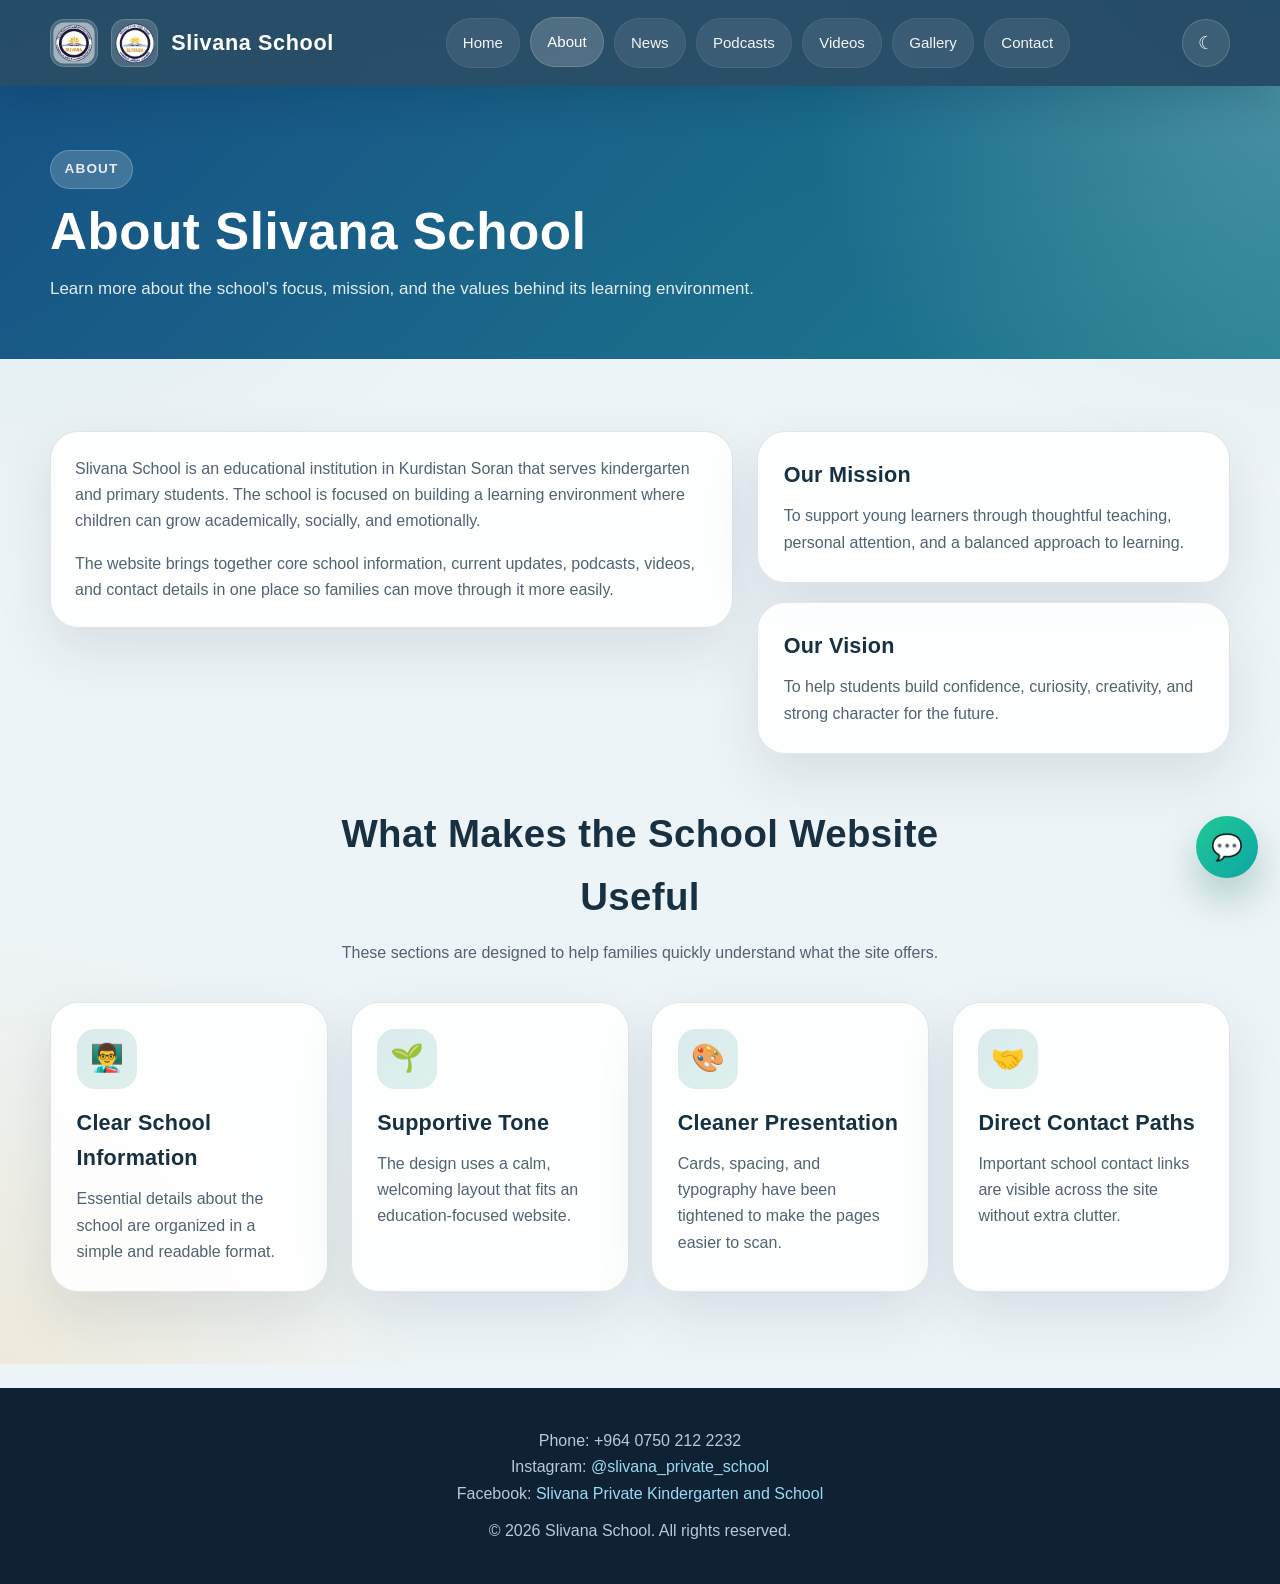
==== commit d92cb799: "new file:   .codex 	new file:   PODCAST.md 	modified:   TODO.MD modified:   about.html 	modified:   " ====
--- a/about.html
+++ b/about.html
@@ -28,57 +28,64 @@
                     <li><a href="contact.html">Contact</a></li>
                 </ul>
             </nav>
+            <button id="theme-toggle" class="theme-toggle" aria-label="Toggle light and dark mode">🌙</button>
         </div>
     </header>
 
     <main>
-        <section class="intro">
+        <section class="page-hero">
             <div class="container">
-                <div class="section-header">
-                    <h3>About Slivana School</h3>
-                    <p>A premier institution dedicated to excellence in education</p>
+                <div class="page-hero-content">
+                    <p class="eyebrow">About</p>
+                    <h2>About Slivana School</h2>
+                    <p>Learn more about the school’s focus, mission, and the values behind its learning environment.</p>
                 </div>
-                <div class="about-text">
-                    <p>Slivana School is a premier educational institution in Kurdistan Soran, dedicated to providing high-quality education for kindergarten and primary students. Founded in 2017, we have been committed to fostering a nurturing environment where children can thrive academically, socially, and emotionally.</p>
+            </div>
+        </section>
 
-                    <h4>Our Mission</h4>
-                    <p>To inspire and empower young minds through innovative teaching methods, personalized attention, and a holistic approach to education that prepares students for lifelong success.</p>
+        <section class="section-shell intro">
+            <div class="container">
+                <div class="split-layout">
+                    <article class="about-text">
+                        <p>Slivana School is an educational institution in Kurdistan Soran that serves kindergarten and primary students. The school is focused on building a learning environment where children can grow academically, socially, and emotionally.</p>
+                        <p>The website brings together core school information, current updates, podcasts, videos, and contact details in one place so families can move through it more easily.</p>
+                    </article>
+                    <div class="info-stack">
+                        <article class="info-card">
+                            <h4>Our Mission</h4>
+                            <p>To support young learners through thoughtful teaching, personal attention, and a balanced approach to learning.</p>
+                        </article>
+                        <article class="info-card">
+                            <h4>Our Vision</h4>
+                            <p>To help students build confidence, curiosity, creativity, and strong character for the future.</p>
+                        </article>
+                    </div>
+                </div>
 
-                    <h4>Our Vision</h4>
-                    <p>To be a leading educational institution that prepares students for a bright future in a rapidly changing world, fostering creativity, critical thinking, and strong character development.</p>
-
-                    <h4>What Makes Us Special</h4>
-                    <div class="features-grid">
-                        <div class="feature-card">
-                            <div class="feature-icon">👨‍🏫</div>
-                            <h5>Expert Faculty</h5>
-                            <p>Our dedicated teachers bring years of experience and passion for education</p>
-                        </div>
-                        <div class="feature-card">
-                            <div class="feature-icon">🌱</div>
-                            <h5>Holistic Development</h5>
-                            <p>We focus on academic excellence alongside social and emotional growth</p>
-                        </div>
-                        <div class="feature-card">
-                            <div class="feature-icon">🎨</div>
-                            <h5>Creative Learning</h5>
-                            <p>Art, music, and creative activities are integral to our curriculum</p>
-                        </div>
-                        <div class="feature-card">
-                            <div class="feature-icon">🤝</div>
-                            <h5>Community Focus</h5>
-                            <p>Strong partnerships with parents and the local community</p>
-                        </div>
-                        <div class="feature-card">
-                            <div class="feature-icon">💻</div>
-                            <h5>Modern Facilities</h5>
-                            <p>State-of-the-art classrooms and learning resources</p>
-                        </div>
-                        <div class="feature-card">
-                            <div class="feature-icon">🏆</div>
-                            <h5>Excellence Driven</h5>
-                            <p>Commitment to achieving the highest standards in education</p>
-                        </div>
+                <div class="section-header section-header-tight">
+                    <h3>What Makes the School Website Useful</h3>
+                    <p>These sections are designed to help families quickly understand what the site offers.</p>
+                </div>
+                <div class="features-grid">
+                    <div class="feature-card">
+                        <div class="feature-icon">👨‍🏫</div>
+                        <h4>Clear School Information</h4>
+                        <p>Essential details about the school are organized in a simple and readable format.</p>
+                    </div>
+                    <div class="feature-card">
+                        <div class="feature-icon">🌱</div>
+                        <h4>Supportive Tone</h4>
+                        <p>The design uses a calm, welcoming layout that fits an education-focused website.</p>
+                    </div>
+                    <div class="feature-card">
+                        <div class="feature-icon">🎨</div>
+                        <h4>Cleaner Presentation</h4>
+                        <p>Cards, spacing, and typography have been tightened to make the pages easier to scan.</p>
+                    </div>
+                    <div class="feature-card">
+                        <div class="feature-icon">🤝</div>
+                        <h4>Direct Contact Paths</h4>
+                        <p>Important school contact links are visible across the site without extra clutter.</p>
                     </div>
                 </div>
             </div>
@@ -89,11 +96,13 @@
         <div class="container">
             <div class="contact-info">
                 <p>Phone: +964 0750 212 2232</p>
-                <p>Instagram: <a href="https://www.instagram.com/slivana_private_school/">@slivana_private_school</a></p>
-                <p>Facebook: <a href="https://www.facebook.com/slivanaprivatekindergartenandschool">Slivana Private Kindergarten and School</a></p>
+                <p>Instagram: <a href="https://www.instagram.com/slivana_private_school/" target="_blank" rel="noopener noreferrer">@slivana_private_school</a></p>
+                <p>Facebook: <a href="https://www.facebook.com/slivanaprivatekindergartenandschool" target="_blank" rel="noopener noreferrer">Slivana Private Kindergarten and School</a></p>
             </div>
             <p>&copy; 2026 Slivana School. All rights reserved.</p>
         </div>
     </footer>
+    <script src="js/theme.js"></script>
+    <a href="https://wa.me/9647502122232" class="whatsapp-btn" target="_blank" rel="noopener noreferrer" aria-label="Chat with Slivana School on WhatsApp">💬</a>
 </body>
-</html>+</html>
--- a/css/style.css
+++ b/css/style.css
@@ -1,48 +1,191 @@
-/* Reset and base styles */
+/* Base */
+:root {
+    --font-body: "Trebuchet MS", "Avenir Next", "Segoe UI", sans-serif;
+    --font-heading: "Gill Sans", "Trebuchet MS", "Segoe UI", sans-serif;
+    --bg: #edf4f7;
+    --bg-accent: #d7efe5;
+    --surface: rgba(255, 255, 255, 0.88);
+    --surface-strong: #ffffff;
+    --surface-soft: rgba(244, 250, 246, 0.92);
+    --text: #173042;
+    --text-soft: #526273;
+    --line: rgba(23, 48, 66, 0.12);
+    --shadow: 0 22px 55px rgba(15, 44, 66, 0.10);
+    --shadow-strong: 0 28px 75px rgba(15, 44, 66, 0.16);
+    --primary: #0b7285;
+    --primary-strong: #0f4c81;
+    --secondary: #1f9d78;
+    --highlight: #f59e0b;
+}
+
+body.dark-mode {
+    --bg: #0c1925;
+    --bg-accent: #102637;
+    --surface: rgba(15, 27, 39, 0.88);
+    --surface-strong: #132233;
+    --surface-soft: rgba(17, 34, 51, 0.94);
+    --text: #e7eef7;
+    --text-soft: #abc0d4;
+    --line: rgba(231, 238, 247, 0.10);
+    --shadow: 0 26px 70px rgba(0, 0, 0, 0.32);
+    --shadow-strong: 0 32px 90px rgba(0, 0, 0, 0.38);
+    --primary: #3db1c7;
+    --primary-strong: #7cc9ff;
+    --secondary: #3cbf92;
+    --highlight: #fbbf24;
+}
+
 * {
+    box-sizing: border-box;
     margin: 0;
     padding: 0;
-    box-sizing: border-box;
-}
-
-body {
-    font-family: 'Inter', system-ui, -apple-system, BlinkMacSystemFont, 'Segoe UI', sans-serif;
-    background: #eff4fb;
-    color: #1f2937;
-    line-height: 1.7;
-}
-
-.container {
-    max-width: 1180px;
-    margin: 0 auto;
-    padding: 0 24px;
 }
 
 html {
     scroll-behavior: smooth;
 }
 
-button,
-a.btn {
-    transition: all 0.25s ease;
+body {
+    font-family: var(--font-body);
+    background:
+        radial-gradient(circle at top left, rgba(31, 157, 120, 0.10), transparent 28%),
+        radial-gradient(circle at top right, rgba(11, 114, 133, 0.12), transparent 24%),
+        linear-gradient(180deg, var(--bg-accent) 0%, var(--bg) 22%, var(--bg) 100%);
+    color: var(--text);
+    line-height: 1.65;
+    min-height: 100vh;
+}
+
+img {
+    display: block;
+    max-width: 100%;
+}
+
+a {
+    color: var(--primary);
+    text-decoration: none;
+}
+
+a:hover {
+    color: var(--primary-strong);
+}
+
+main {
+    position: relative;
+}
+
+section {
+    padding: 4.5rem 0;
+}
+
+.container {
+    width: min(1180px, calc(100% - 2rem));
+    margin: 0 auto;
+}
+
+.eyebrow {
+    display: inline-flex;
+    align-items: center;
+    gap: 0.45rem;
+    padding: 0.45rem 0.85rem;
+    border-radius: 999px;
+    background: rgba(255, 255, 255, 0.18);
+    border: 1px solid rgba(255, 255, 255, 0.2);
+    color: inherit;
+    font-size: 0.85rem;
+    font-weight: 700;
+    letter-spacing: 0.08em;
+    text-transform: uppercase;
+}
+
+.section-shell {
+    position: relative;
+}
+
+.section-header {
+    text-align: center;
+    max-width: 700px;
+    margin: 0 auto 2.2rem;
+}
+
+.section-header-left {
+    margin: 0;
+    text-align: left;
+}
+
+.section-header-tight {
+    margin-top: 3rem;
+}
+
+.section-header h3,
+.page-hero h2,
+.hero h2,
+footer h4,
+.quick-link-card h4,
+.feature-card h4,
+.media-details h4,
+.news-card h4,
+.info-card h4,
+.contact-info-box h4,
+.contact-form-box h4,
+.state-card h4,
+.gallery-placeholder-card h4 {
+    font-family: var(--font-heading);
+    font-weight: 700;
+    letter-spacing: 0.01em;
+}
+
+.section-header h3 {
+    font-size: clamp(2rem, 3vw, 2.8rem);
+    margin-bottom: 0.75rem;
+}
+
+.section-header p,
+.results-summary {
+    color: var(--text-soft);
+}
+
+.section-toolbar {
+    display: flex;
+    align-items: end;
+    justify-content: space-between;
+    gap: 1.5rem;
+    margin-bottom: 1rem;
+}
+
+.results-summary {
+    min-height: 1.5rem;
+    margin: 0 0 1.35rem;
+    font-size: 0.95rem;
+    font-weight: 600;
+}
+
+.section-actions {
+    display: flex;
+    justify-content: center;
+    margin-top: 2rem;
 }
 
 /* Header */
 header {
-    background: linear-gradient(135deg, #0b62c2, #12b886);
-    color: white;
-    padding: 1rem 0;
     position: sticky;
     top: 0;
-    z-index: 50;
-    box-shadow: 0 8px 24px rgba(15, 23, 42, 0.12);
+    z-index: 100;
+    backdrop-filter: blur(18px);
+    background: rgba(12, 52, 83, 0.86);
+    box-shadow: 0 16px 38px rgba(8, 31, 53, 0.16);
+}
+
+body.dark-mode header {
+    background: rgba(7, 16, 28, 0.92);
 }
 
 header .container {
-    display: flex;
-    align-items: center;
-    justify-content: space-between;
+    display: grid;
+    grid-template-columns: auto 1fr auto;
+    align-items: center;
     gap: 1rem;
+    min-height: 86px;
 }
 
 .logo {
@@ -52,847 +195,330 @@
 }
 
 .logo-img {
+    width: auto;
     height: 48px;
-    width: auto;
-    border-radius: 10px;
-    border: 1px solid rgba(255,255,255,0.15);
-    background: rgba(255,255,255,0.1);
+    border-radius: 14px;
+    background: rgba(255, 255, 255, 0.16);
+    border: 1px solid rgba(255, 255, 255, 0.16);
+    padding: 0.15rem;
 }
 
 .logo h1 {
+    color: #ffffff;
+    font-family: var(--font-heading);
     font-size: 1.35rem;
-    letter-spacing: 0.06em;
-    font-weight: 700;
+    letter-spacing: 0.03em;
 }
 
 nav ul {
     list-style: none;
     display: flex;
     flex-wrap: wrap;
-    gap: 0.75rem;
-    justify-content: flex-end;
+    justify-content: center;
+    gap: 0.65rem;
 }
 
 nav a {
-    color: white;
-    text-decoration: none;
-    padding: 0.65rem 1rem;
+    display: inline-flex;
+    align-items: center;
+    justify-content: center;
+    padding: 0.7rem 1rem;
     border-radius: 999px;
-    font-size: 0.95rem;
-    background: rgba(255,255,255,0.08);
+    color: rgba(255, 255, 255, 0.94);
+    background: rgba(255, 255, 255, 0.08);
+    border: 1px solid rgba(255, 255, 255, 0.08);
+    font-size: 0.94rem;
+    transition: transform 0.25s ease, background 0.25s ease, border-color 0.25s ease;
 }
 
 nav a:hover,
 nav a.active {
-    background: rgba(255,255,255,0.2);
+    color: #ffffff;
+    background: rgba(255, 255, 255, 0.18);
+    border-color: rgba(255, 255, 255, 0.16);
+    transform: translateY(-1px);
+}
+
+.theme-toggle {
+    appearance: none;
+    border: 1px solid rgba(255, 255, 255, 0.16);
+    background: rgba(255, 255, 255, 0.1);
+    color: #ffffff;
+    width: 48px;
+    height: 48px;
+    border-radius: 50%;
+    cursor: pointer;
+    font-size: 1.15rem;
+    transition: transform 0.25s ease, background 0.25s ease;
+}
+
+.theme-toggle:hover {
+    transform: translateY(-1px);
+    background: rgba(255, 255, 255, 0.2);
 }
 
 /* Hero */
+.hero,
+.page-hero {
+    overflow: hidden;
+}
+
+.hero::before,
+.page-hero::before {
+    content: "";
+    position: absolute;
+    inset: 0;
+    background:
+        radial-gradient(circle at top right, rgba(255, 255, 255, 0.20), transparent 26%),
+        radial-gradient(circle at bottom left, rgba(245, 158, 11, 0.12), transparent 24%);
+    pointer-events: none;
+}
+
 .hero {
-    background: linear-gradient(120deg, #0b62c2 0%, #12b886 52%, #16a34a 100%);
-    color: white;
-    text-align: center;
-    padding: 5rem 0 4rem;
+    background: linear-gradient(135deg, #0f4c81 0%, #0b7285 45%, #1f9d78 100%);
+    color: #ffffff;
+}
+
+.page-hero {
+    background: linear-gradient(135deg, rgba(15, 76, 129, 0.96), rgba(11, 114, 133, 0.92));
+    color: #ffffff;
+    padding-top: 4rem;
+    padding-bottom: 3.5rem;
+}
+
+.hero p,
+.page-hero p {
+    color: rgba(255, 255, 255, 0.88);
+}
+
+.hero .container,
+.page-hero .container {
     position: relative;
-    overflow: hidden;
-}
-
-.hero::after {
-    content: '';
-    position: absolute;
-    width: 540px;
-    height: 540px;
-    border-radius: 50%;
-    background: rgba(255,255,255,0.15);
-    top: -120px;
-    right: -120px;
-    filter: blur(12px);
-}
-
-.hero h2 {
-    font-size: clamp(2.5rem, 4vw, 3.8rem);
-    max-width: 820px;
-    margin: 0 auto 1rem;
-    animation: fadeInUp 0.8s ease both;
-    background: linear-gradient(135deg, #ffffff, rgba(255,255,255,0.8));
-    -webkit-background-clip: text;
-    -webkit-text-fill-color: transparent;
-    background-clip: text;
-}
-
-.hero p {
-    max-width: 700px;
-    margin: 0 auto 2rem;
-    font-size: 1.05rem;
-    opacity: 0.95;
-    animation: fadeInUp 0.9s ease both;
-}
-
-.hero-stats {
+    z-index: 1;
+}
+
+.hero-layout {
+    display: grid;
+    grid-template-columns: minmax(0, 1.2fr) minmax(290px, 0.8fr);
+    gap: 2rem;
+    align-items: center;
+}
+
+.hero-content h2,
+.page-hero h2 {
+    font-size: clamp(2.5rem, 5vw, 4.25rem);
+    line-height: 1.05;
+    margin: 1rem 0 1rem;
+}
+
+.page-hero-content {
+    max-width: 780px;
+}
+
+.page-hero h2 {
+    font-size: clamp(2.1rem, 4vw, 3.5rem);
+}
+
+.hero-content > p:last-of-type,
+.page-hero p:last-of-type {
+    max-width: 720px;
+    font-size: 1.06rem;
+}
+
+.hero-badges {
     display: flex;
-    justify-content: center;
-    gap: 3rem;
-    margin-bottom: 2rem;
-    animation: fadeInUp 1s ease both;
-}
-
-.stat-item {
-    text-align: center;
-}
-
-.stat-number {
-    font-size: 2.5rem;
-    font-weight: bold;
-    color: #ffffff;
-    margin-bottom: 0.5rem;
-    text-shadow: 0 2px 4px rgba(0,0,0,0.3);
-}
-
-.stat-label {
+    flex-wrap: wrap;
+    gap: 0.85rem;
+    margin: 1.6rem 0 2rem;
+}
+
+.hero-badges span {
+    display: inline-flex;
+    align-items: center;
+    padding: 0.72rem 1rem;
+    border-radius: 999px;
+    background: rgba(255, 255, 255, 0.12);
+    border: 1px solid rgba(255, 255, 255, 0.18);
+    font-weight: 600;
+}
+
+.hero-buttons,
+.cta-buttons {
+    display: flex;
+    flex-wrap: wrap;
+    gap: 0.9rem;
+}
+
+.hero .btn-secondary {
+    color: #ffffff;
+    background: rgba(255, 255, 255, 0.08);
+    border-color: rgba(255, 255, 255, 0.24);
+}
+
+.hero .btn-secondary:hover {
+    color: #ffffff;
+    background: rgba(255, 255, 255, 0.16);
+}
+
+.hero-panel {
+    padding: 1.5rem;
+    border-radius: 26px;
+    background: rgba(8, 30, 47, 0.26);
+    border: 1px solid rgba(255, 255, 255, 0.14);
+    box-shadow: var(--shadow);
+}
+
+.hero-panel h3 {
+    font-size: 1.55rem;
+    margin-bottom: 1rem;
+}
+
+.hero-panel-list {
+    list-style: none;
+    display: grid;
+    gap: 1rem;
+}
+
+.hero-panel-list li {
+    display: grid;
+    gap: 0.3rem;
+    padding: 0.95rem 1rem;
+    border-radius: 18px;
+    background: rgba(255, 255, 255, 0.08);
+}
+
+.hero-panel-list strong {
     font-size: 0.9rem;
-    color: rgba(255,255,255,0.8);
-    text-transform: uppercase;
-    letter-spacing: 1px;
-}
-
-.hero-buttons {
-    display: flex;
-    gap: 1rem;
-    justify-content: center;
-    animation: fadeInUp 1.1s ease both;
-}
-
-.hero .btn {
-    font-weight: 700;
-    letter-spacing: 0.02em;
-    box-shadow: 0 15px 35px rgba(16, 185, 129, 0.22);
-}
-
-/* Section cards */
-section {
-    padding: 4rem 0;
-}
-
-section:not(.hero) {
-    background: transparent;
-}
-
-section .container {
-    animation: fadeInUp 0.8s ease both;
-}
-
-section h3 {
-    font-size: clamp(2rem, 3vw, 2.6rem);
-    margin-bottom: 1.5rem;
-}
-
-.section-header {
-    text-align: center;
-    margin-bottom: 2.5rem;
-    animation: fadeInUp 0.8s ease both;
-}
-
-.section-header h3 {
-    margin: 0 0 0.8rem 0;
-}
-
-.section-header p {
-    color: #64748b;
-    font-size: 1.05rem;
-    max-width: 620px;
-    margin: 0 auto;
-}
-
-.videos-grid {
-    display: grid;
-    grid-template-columns: repeat(auto-fill, minmax(340px, 1fr));
-    gap: 1.8rem;
-}
-
-.podcasts-grid {
-    display: grid;
-    grid-template-columns: repeat(auto-fit, minmax(480px, 1fr));
-    gap: 2rem;
-}
-
-.search-container {
-    margin-bottom: 2.5rem;
-    display: flex;
-    justify-content: center;
-}
-
-#search-input {
-    width: 100%;
-    max-width: 500px;
-    padding: 0.85rem 1.2rem;
-    border: 1px solid rgba(15, 23, 42, 0.12);
-    border-radius: 12px;
-    background: rgba(255,255,255,0.95);
-    font-size: 0.95rem;
-    color: #1f2937;
-    box-shadow: 0 4px 15px rgba(15, 23, 42, 0.06);
-    transition: all 0.3s ease;
-}
-
-#search-input:focus {
-    outline: none;
-    border-color: #12b886;
-    box-shadow: 0 8px 25px rgba(18, 184, 134, 0.12);
-}
-
-/* About Page */
-.about-text {
-    background: rgba(255,255,255,0.95);
-    border-radius: 18px;
-    padding: 2rem;
-    border: 1px solid rgba(15, 23, 42, 0.08);
-    box-shadow: 0 20px 60px rgba(15, 23, 42, 0.06);
-    max-width: 820px;
-    margin: 0 auto;
-}
-
-.about-text h4 {
-    font-size: 1.2rem;
-    color: #0f172a;
-    margin-top: 1.5rem;
-    margin-bottom: 0.8rem;
-    font-weight: 700;
-}
-
-.about-text p {
-    color: #475569;
-    margin-bottom: 1rem;
-}
-
-.about-text ul {
-    margin: 1rem 0;
-    padding-left: 1.5rem;
-    color: #475569;
-}
-
-.about-text ul li {
-    margin-bottom: 0.5rem;
-}
-
-.features-grid {
-    display: grid;
-    grid-template-columns: repeat(auto-fit, minmax(300px, 1fr));
-    gap: 2rem;
-    margin-top: 2rem;
-}
-
-.feature-card {
-    background: rgba(255,255,255,0.95);
-    border: 1px solid rgba(15, 23, 42, 0.08);
-    border-radius: 16px;
-    padding: 2rem;
-    text-align: center;
-    transition: all 0.35s cubic-bezier(0.34, 1.56, 0.64, 1);
-    box-shadow: 0 4px 16px rgba(15, 23, 42, 0.05);
-}
-
-.feature-card:hover {
-    transform: translateY(-4px);
-    box-shadow: 0 20px 40px rgba(15, 23, 42, 0.1);
-    border-color: #12b886;
-}
-
-.feature-icon {
-    font-size: 3rem;
-    margin-bottom: 1rem;
-}
-
-.feature-card h5 {
-    color: #0b62c2;
-    font-size: 1.2rem;
-    margin-bottom: 0.8rem;
-}
-
-.feature-card p {
-    color: #6b7280;
-    font-size: 0.95rem;
-    line-height: 1.5;
-    margin: 0;
-}
-
-/* Contact Page */
-.contact-wrapper {
-    display: grid;
-    grid-template-columns: 1fr 1fr;
-    gap: 2rem;
-    margin-bottom: 3rem;
-}
-
-.contact-info-box,
-.contact-form-box {
-    background: rgba(255,255,255,0.95);
-    border-radius: 18px;
-    padding: 2.2rem;
-    border: 1px solid rgba(15, 23, 42, 0.08);
-    box-shadow: 0 20px 60px rgba(15, 23, 42, 0.06);
-}
-
-.contact-info-box h4,
-.contact-form-box h4 {
-    font-size: 1.2rem;
-    color: #0f172a;
-    margin-bottom: 1.2rem;
-    font-weight: 700;
-}
-
-.contact-info-box p,
-.contact-form-box p {
-    color: #475569;
-    margin-bottom: 0.8rem;
-    font-size: 0.95rem;
-}
-
-.contact-form-box form {
-    display: flex;
-    flex-direction: column;
-    gap: 1.2rem;
-}
-
-.form-group {
-    display: flex;
-    flex-direction: column;
-}
-
-.form-group label {
-    color: #1f2937;
-    font-weight: 600;
-    margin-bottom: 0.5rem;
-    font-size: 0.95rem;
-}
-
-.form-group input,
-.form-group textarea {
-    padding: 0.85rem;
-    border: 1px solid rgba(15, 23, 42, 0.12);
-    border-radius: 12px;
-    background: rgba(255,255,255,0.95);
-    font-family: inherit;
-    font-size: 0.95rem;
-    color: #1f2937;
-    transition: all 0.3s ease;
-}
-
-.form-group input:focus,
-.form-group textarea:focus {
-    outline: none;
-    border-color: #12b886;
-    box-shadow: 0 0 0 3px rgba(18, 184, 134, 0.1);
-}
-
-.form-group textarea {
-    resize: vertical;
-    min-height: 120px;
-}
-
-.intro {
-    padding-top: 2rem;
-}
-
-.intro p,
-.about-text p {
-    max-width: 780px;
-    margin: 0 auto;
-    color: #4b5563;
-    font-size: 1.05rem;
-}
-
-.about-text ul {
-    list-style: disc;
-    margin: 1rem auto 0;
-    max-width: 620px;
-    color: #4b5563;
-    padding-left: 1.2rem;
-}
-
-/* Cards */
-.news-card,
-.podcast-card,
-.video-card,
-.links-grid a,
-.contact-card,
-.event-card,
-.staff-card {
-    background: rgba(255,255,255,0.95);
-    border: 1px solid rgba(15, 23, 42, 0.08);
-    border-radius: 22px;
-    box-shadow: 0 20px 60px rgba(15, 23, 42, 0.06);
-    overflow: hidden;
-}
-
-.news-card,
-.event-card,
-.staff-card,
-.video-card,
-.podcast-card {
-    padding: 1.4rem;
-}
-
-.news-card h4,
-.podcast-card h4,
-.video-card h4 {
-    margin-bottom: 0.65rem;
-    color: #0f172a;
-}
-
-.news-card p,
-.podcast-info p,
-.video-card p,
-.about-text p {
-    color: #475569;
-}
-
-.podcast-card {
-    flex-wrap: wrap;
-    gap: 1.2rem;
-    align-items: flex-start;
-}
-
-.podcast-card iframe {
-    min-width: 320px;
-    flex: 0 0 320px;
-    border-radius: 18px;
-    height: 420px;
-}
-
-.podcast-info {
-    flex: 1;
-    min-width: 240px;
-}
-
-.video-card {
-    display: grid;
-    gap: 1rem;
-    align-items: start;
-}
-
-.video-thumb {
-    min-height: 220px;
-    display: grid;
-    place-items: center;
-    background: linear-gradient(180deg, #e2e8f0 0%, #cbd5e1 100%);
-    border-radius: 18px;
-    color: #1e293b;
-    font-weight: 700;
     text-transform: uppercase;
     letter-spacing: 0.08em;
 }
 
-.video-details h4 {
-    margin-top: 0;
-}
-
-.video-details a.btn {
-    display: inline-block;
-    margin-top: 0.65rem;
-}
-
-.links-grid {
-    display: grid;
-    grid-template-columns: repeat(auto-fit, minmax(200px, 1fr));
-    gap: 1rem;
-}
-
-.links-grid a {
-    display: flex;
+.hero-panel-list a,
+.hero-panel-list span {
+    color: #ffffff;
+}
+
+.media-tabs {
+    display: inline-flex;
+    flex-wrap: wrap;
+    gap: 0.75rem;
+    margin-top: 1.75rem;
+}
+
+.why-choose {
+    background: linear-gradient(180deg, transparent 0%, rgba(11, 114, 133, 0.05) 100%);
+}
+
+.media-tab {
+    display: inline-flex;
     align-items: center;
     justify-content: center;
-    min-height: 120px;
-    font-weight: 600;
-    color: #0f172a;
-    background: rgba(255,255,255,0.95);
-    border: 1px solid rgba(15, 23, 42, 0.08);
-    border-radius: 20px;
-    text-decoration: none;
-}
-
-.links-grid a:hover {
-    background: #f8fafc;
-    transform: translateY(-4px);
-}
-
-/* Forms */
-input,
-textarea {
-    background: rgba(255,255,255,0.95);
-    border: 1px solid rgba(15, 23, 42, 0.12);
-}
-
-button,
-a.btn {
-    background: #12b886;
-    color: white;
-}
-
-button:hover,
-a.btn:hover {
-    background: #0f766e;
-}
-
-/* WhatsApp Button */
+    min-width: 128px;
+    padding: 0.8rem 1.1rem;
+    border-radius: 999px;
+    background: rgba(255, 255, 255, 0.12);
+    border: 1px solid rgba(255, 255, 255, 0.2);
+    color: #ffffff;
+    font-weight: 700;
+}
+
+.media-tab:hover,
+.media-tab.active {
+    background: rgba(255, 255, 255, 0.22);
+    color: #ffffff;
+}
+
+/* Layout helpers */
+.split-layout {
+    display: grid;
+    grid-template-columns: minmax(0, 1.3fr) minmax(260px, 0.9fr);
+    gap: 1.5rem;
+    align-items: start;
+}
+
+.info-stack {
+    display: grid;
+    gap: 1.2rem;
+}
+
+.contact-wrapper {
+    display: grid;
+    grid-template-columns: repeat(2, minmax(0, 1fr));
+    gap: 1.5rem;
+}
+
+/* Footer */
+footer {
+    margin-top: 1.5rem;
+    background: #0e2233;
+    color: #dce7f3;
+    padding: 2.5rem 0;
+}
+
+body.dark-mode footer {
+    background: #07121d;
+}
+
+footer .container {
+    display: grid;
+    gap: 0.65rem;
+    text-align: center;
+}
+
+footer p {
+    color: #b8c9d8;
+}
+
+footer a {
+    color: #9bdaf2;
+}
+
 .whatsapp-btn {
     position: fixed;
-    right: 24px;
-    bottom: 24px;
+    right: 22px;
+    bottom: 22px;
     width: 62px;
     height: 62px;
+    display: grid;
+    place-items: center;
     border-radius: 50%;
-    padding: 0;
-    border: none;
-    box-shadow: 0 24px 40px rgba(16, 185, 129, 0.25);
-}
-
-/* Footer */
-footer {
-    background: #0f172a;
-    color: #e2e8f0;
-    text-align: center;
-    padding: 2.5rem 0;
-}
-
-footer a {
-    color: #7dd3fc;
-}
-
-footer p {
-    margin-top: 1rem;
-    color: #94a3b8;
-}
-
-/* Animations */
-@keyframes fadeInUp {
+    background: linear-gradient(135deg, #20c997, #0ea5a3);
+    color: #ffffff;
+    font-size: 1.6rem;
+    box-shadow: 0 20px 40px rgba(6, 95, 70, 0.28);
+    z-index: 90;
+}
+
+.whatsapp-btn:hover {
+    color: #ffffff;
+    transform: translateY(-2px);
+}
+
+/* Motion */
+header,
+.hero-content,
+.hero-panel,
+.page-hero-content,
+.section-header,
+.feature-card,
+.news-card,
+.quick-link-card,
+.media-card,
+.info-card,
+.contact-info-box,
+.contact-form-box,
+.gallery-placeholder-card {
+    animation: riseIn 0.55s ease both;
+}
+
+@keyframes riseIn {
     from {
         opacity: 0;
-        transform: translateY(20px);
+        transform: translateY(18px);
     }
+
     to {
         opacity: 1;
         transform: translateY(0);
     }
 }
-
-.fade-in {
-    animation: fadeInUp 0.8s ease both;
-}
-
-/* Responsive */
-@media (max-width: 900px) {
-    nav ul {
-        justify-content: center;
-    }
-
-    header .container {
-        flex-direction: column;
-        align-items: stretch;
-    }
-
-    .podcast-card iframe {
-        width: 100%;
-        min-width: auto;
-        height: 360px;
-    }
-}
-
-/* Embed Wrappers */
-.embed-wrapper-home {
-    display: flex;
-    flex-direction: column;
-    align-items: center;
-    gap: 2rem;
-    max-width: 700px;
-    margin: 0 auto;
-}
-
-.embed-wrapper-home iframe {
-    width: 100%;
-    height: 500px;
-    box-shadow: 0 20px 60px rgba(15, 23, 42, 0.1);
-    border-radius: 16px;
-}
-
-.btn-podcast,
-.btn-video {
-    background: linear-gradient(135deg, #0b62c2, #12b886);
-    color: white;
-    padding: 0.9rem 2.2rem;
-    border-radius: 12px;
-    font-weight: 600;
-    text-decoration: none;
-    display: inline-block;
-    transition: all 0.35s cubic-bezier(0.34, 1.56, 0.64, 1);
-    border: none;
-    cursor: pointer;
-    font-size: 1rem;
-}
-
-.btn-podcast:hover,
-.btn-video:hover {
-    transform: translateY(-4px);
-    box-shadow: 0 16px 40px rgba(18, 184, 134, 0.4);
-}
-
-/* Videos Grid Embeds */
-.videos-grid-embeds {
-    display: grid;
-    grid-template-columns: 1fr;
-    gap: 3rem;
-}
-
-.video-card-embed {
-    background: transparent;
-    border-radius: 16px;
-    overflow: hidden;
-    transition: all 0.35s cubic-bezier(0.34, 1.56, 0.64, 1);
-}
-
-.video-card-embed:hover {
-    transform: translateY(-4px);
-}
-
-.video-embed-wrapper {
-    width: 100%;
-    margin-bottom: 1.5rem;
-}
-
-.video-embed-wrapper iframe {
-    width: 100%;
-    height: 300px;
-    max-width: 100%;
-    box-shadow: 0 20px 60px rgba(15, 23, 42, 0.1);
-    border-radius: 16px;
-}
-
-/* Podcasts Embeds */
-.podcasts-embeds {
-    display: grid;
-    grid-template-columns: 1fr;
-    gap: 2.5rem;
-    max-width: 800px;
-    margin: 0 auto;
-}
-
-/* Podcast Embeds */
-.podcast-embed {
-    background: transparent;
-    border-radius: 16px;
-    overflow: hidden;
-    transition: all 0.35s cubic-bezier(0.34, 1.56, 0.64, 1);
-    display: flex;
-    flex-direction: column;
-    gap: 1.5rem;
-}
-
-.podcast-embed:hover {
-    transform: translateY(-4px);
-}
-
-.embed-wrapper {
-    width: 100%;
-    display: flex;
-    justify-content: center;
-}
-
-.embed-wrapper iframe {
-    width: 100%;
-    max-width: 540px;
-    height: 300px;
-    border-radius: 16px;
-    box-shadow: 0 20px 60px rgba(15, 23, 42, 0.1);
-}
-
-.podcast-details {
-    background: rgba(255,255,255,0.95);
-    border: 1px solid rgba(15, 23, 42, 0.08);
-    border-radius: 12px;
-    padding: 1.5rem;
-    text-align: center;
-    box-shadow: 0 4px 16px rgba(15, 23, 42, 0.05);
-}
-
-.podcast-details h4 {
-    color: #0b62c2;
-    font-size: 1.25rem;
-    margin: 0 0 0.8rem 0;
-}
-
-.podcast-details p {
-    color: #6b7280;
-    font-size: 0.95rem;
-    margin: 0.4rem 0;
-}
-
-/* Why Choose Section */
-.why-choose {
-    background: linear-gradient(135deg, rgba(11, 98, 194, 0.05), rgba(18, 184, 134, 0.05));
-    padding: 4rem 0;
-}
-
-.features-grid {
-    display: grid;
-    grid-template-columns: repeat(auto-fit, minmax(240px, 1fr));
-    gap: 2rem;
-}
-
-.feature-card {
-    background: white;
-    padding: 2rem;
-    border-radius: 16px;
-    text-align: center;
-    box-shadow: 0 4px 16px rgba(0, 0, 0, 0.08);
-    transition: all 0.35s cubic-bezier(0.4, 0, 0.2, 1);
-    border: 1px solid #e5e7eb;
-}
-
-.feature-card:hover {
-    transform: translateY(-8px);
-    box-shadow: 0 20px 48px rgba(0, 0, 0, 0.12);
-    border-color: #12b886;
-}
-
-.feature-icon {
-    font-size: 3rem;
-    margin-bottom: 1rem;
-    display: inline-block;
-}
-
-.feature-card h4 {
-    font-size: 1.25rem;
-    margin: 1rem 0 0.5rem;
-    color: #0b62c2;
-}
-
-.feature-card p {
-    color: #6b7280;
-    font-size: 0.95rem;
-}
-
-/* Stats Section */
-.stats {
-    background: linear-gradient(135deg, #0b62c2, #12b886);
-    padding: 3.5rem 0;
-    color: white;
-}
-
-.stats-grid {
-    display: grid;
-    grid-template-columns: repeat(auto-fit, minmax(200px, 1fr));
-    gap: 2rem;
-    text-align: center;
-}
-
-.stat-card {
-    padding: 1.5rem;
-}
-
-.stat-card h3 {
-    font-size: 2.5rem;
-    margin-bottom: 0.5rem;
-    font-weight: 700;
-}
-
-.stat-card p {
-    font-size: 1rem;
-    opacity: 0.95;
-}
-
-/* CTA Section */
-.cta {
-    background: linear-gradient(135deg, rgba(11, 98, 194, 0.1), rgba(18, 184, 134, 0.1));
-    padding: 4rem 0;
-    border-top: 3px solid #12b886;
-    border-bottom: 3px solid #0b62c2;
-}
-
-.cta-content {
-    text-align: center;
-    max-width: 600px;
-    margin: 0 auto;
-}
-
-.cta-content h3 {
-    font-size: 2.2rem;
-    margin-bottom: 0.8rem;
-    color: #0b62c2;
-}
-
-.cta-content p {
-    font-size: 1.1rem;
-    color: #6b7280;
-    margin-bottom: 2rem;
-}
-
-.cta-buttons {
-    display: flex;
-    gap: 1.5rem;
-    justify-content: center;
-    flex-wrap: wrap;
-}
-
-.btn-secondary {
-    background: transparent;
-    border: 2px solid #0b62c2;
-    color: #0b62c2;
-}
-
-.btn-secondary:hover {
-    background: #0b62c2;
-    color: white;
-}
-
-@media (max-width: 680px) {
-    .hero {
-        padding: 3rem 0 2rem;
-    }
-
-    .hero h2 {
-        font-size: 2.4rem;
-    }
-
-    .links-grid,
-    .achievements-grid,
-    .podcast-card,
-    .video-card {
-        grid-template-columns: 1fr;
-    }
-
-    nav a {
-        padding: 0.65rem 0.85rem;
-    }
-    
-    .why-choose {
-        padding: 2.5rem 0;
-    }
-    
-    .features-grid {
-        gap: 1.2rem;
-    }
-    
-    .feature-card {
-        padding: 1.5rem;
-    }
-    
-    .stats-grid {
-        gap: 1.2rem;
-    }
-    
-    .stat-card h3 {
-        font-size: 2rem;
-    }
-    
-    .cta-content h3 {
-        font-size: 1.6rem;
-    }
-    
-    .cta-buttons {
-        flex-direction: column;
-        gap: 1rem;
-    }
-    
-    .cta-buttons a {
-        width: 100%;
-    }
-}
--- a/css/components.css
+++ b/css/components.css
@@ -1,284 +1,445 @@
-/* Components */
-
-/* News Card */
-.news-card {
-    background: rgba(255,255,255,0.95);
-    padding: 1.4rem;
-    border-radius: 16px;
-    border: 1px solid rgba(15, 23, 42, 0.08);
-    box-shadow: 0 20px 60px rgba(15, 23, 42, 0.06);
-    transition: all 0.35s cubic-bezier(0.34, 1.56, 0.64, 1);
-}
-
-.news-card:hover {
-    transform: translateY(-8px);
-    box-shadow: 0 30px 80px rgba(15, 23, 42, 0.12);
-}
-
-.news-card h4 {
-    margin-bottom: 0.65rem;
-    font-size: 1.15rem;
-    color: #0f172a;
-}
-
-.news-card p {
-    color: #475569;
-    font-size: 0.95rem;
-}
-
-/* Podcast Card */
-.podcast-card {
-    background: rgba(255,255,255,0.95);
-    border: 1px solid rgba(15, 23, 42, 0.08);
-    border-radius: 20px;
-    padding: 2rem;
-    display: flex;
-    gap: 1.8rem;
-    align-items: flex-start;
-    box-shadow: 0 20px 60px rgba(15, 23, 42, 0.06);
-    transition: all 0.35s cubic-bezier(0.34, 1.56, 0.64, 1);
-}
-
-.podcast-card:hover {
-    transform: translateY(-6px);
-    box-shadow: 0 30px 80px rgba(15, 23, 42, 0.12);
-}
-
-.podcast-card iframe {
-    border-radius: 16px;
-    flex-shrink: 0;
-    width: 360px;
-    height: 480px;
-    border: none;
-}
-
-.podcast-info {
-    flex: 1;
-    display: flex;
-    flex-direction: column;
-    gap: 0.8rem;
-}
-
-.podcast-info h4 {
-    font-size: 1.25rem;
-    color: #0f172a;
-    margin: 0;
-}
-
-.podcast-info p {
-    color: #475569;
-    font-size: 0.95rem;
-    margin: 0;
-}
-
-.podcast-info p:first-of-type {
-    font-weight: 600;
-    color: #12b886;
-}
-
-/* Video Card */
-.video-card {
-    background: rgba(255,255,255,0.95);
-    border: 1px solid rgba(15, 23, 42, 0.08);
-    border-radius: 18px;
-    padding: 1.2rem;
-    box-shadow: 0 20px 60px rgba(15, 23, 42, 0.06);
-    transition: all 0.35s cubic-bezier(0.34, 1.56, 0.64, 1);
-    display: grid;
-    grid-template-columns: 1fr 2fr;
-    gap: 1.2rem;
-    align-items: center;
-}
-
-.video-card:hover {
-    transform: translateY(-6px);
-    box-shadow: 0 30px 80px rgba(15, 23, 42, 0.12);
-}
-
-.video-thumb {
-    min-height: 180px;
-    border-radius: 14px;
-    background: linear-gradient(135deg, #e2e8f0 0%, #cbd5e1 100%);
-    display: flex;
+/* Buttons */
+.btn,
+.contact-form-box button {
+    display: inline-flex;
     align-items: center;
     justify-content: center;
-    font-size: 3rem;
+    min-height: 48px;
+    padding: 0.85rem 1.35rem;
+    border-radius: 999px;
+    border: 1px solid transparent;
+    background: linear-gradient(135deg, var(--secondary), var(--primary));
+    color: #ffffff;
+    font-weight: 700;
+    font-family: inherit;
     cursor: pointer;
-    transition: all 0.3s ease;
-}
-
-.video-thumb:hover {
-    background: linear-gradient(135deg, #cbd5e1 0%, #94a3b8 100%);
-    transform: scale(1.05);
-}
-
-.video-thumb a {
-    text-decoration: none;
-    font-size: 3rem;
+    box-shadow: 0 18px 34px rgba(11, 114, 133, 0.16);
+    transition: transform 0.25s ease, box-shadow 0.25s ease, background 0.25s ease;
+}
+
+.btn:hover,
+.contact-form-box button:hover {
+    color: #ffffff;
+    transform: translateY(-2px);
+    box-shadow: 0 20px 40px rgba(11, 114, 133, 0.22);
+}
+
+.btn-secondary {
+    background: transparent;
+    color: var(--primary);
+    border-color: var(--line);
+    box-shadow: none;
+}
+
+.btn-secondary:hover {
+    color: var(--primary-strong);
+    background: rgba(11, 114, 133, 0.08);
+    box-shadow: none;
+}
+
+body.dark-mode .btn-secondary {
+    color: #dff7ff;
+    border-color: var(--line);
+    background: rgba(255, 255, 255, 0.03);
+}
+
+body.dark-mode .btn-secondary:hover {
+    background: rgba(255, 255, 255, 0.08);
+}
+
+/* Cards */
+.feature-card,
+.news-card,
+.quick-link-card,
+.info-card,
+.about-text,
+.contact-info-box,
+.contact-form-box,
+.media-card,
+.gallery-placeholder-card,
+.state-card,
+.cta-content {
+    background: var(--surface);
+    border: 1px solid var(--line);
+    border-radius: 28px;
+    box-shadow: var(--shadow);
+    backdrop-filter: blur(12px);
+}
+
+.feature-card,
+.info-card,
+.gallery-placeholder-card,
+.state-card,
+.cta-content {
+    padding: 1.6rem;
+}
+
+.about-text,
+.contact-info-box,
+.contact-form-box,
+.media-card {
+    padding: 1.5rem;
+}
+
+.feature-card,
+.news-card,
+.quick-link-card,
+.media-card,
+.gallery-placeholder-card {
+    transition: transform 0.28s ease, box-shadow 0.28s ease, border-color 0.28s ease;
+}
+
+.feature-card:hover,
+.news-card:hover,
+.quick-link-card:hover,
+.media-card:hover,
+.gallery-placeholder-card:hover {
+    transform: translateY(-4px);
+    box-shadow: var(--shadow-strong);
+    border-color: rgba(11, 114, 133, 0.24);
+}
+
+.feature-icon,
+.quick-link-icon {
+    display: inline-grid;
+    place-items: center;
+    width: 60px;
+    height: 60px;
+    border-radius: 18px;
+    background: linear-gradient(135deg, rgba(11, 114, 133, 0.14), rgba(31, 157, 120, 0.14));
+    font-size: 1.7rem;
+    margin-bottom: 1rem;
+}
+
+.quick-link-icon {
+    margin-bottom: 1.2rem;
+}
+
+.feature-card h4,
+.quick-link-card h4,
+.info-card h4,
+.gallery-placeholder-card h4,
+.cta-content h3 {
+    font-size: 1.35rem;
+    margin-bottom: 0.65rem;
+}
+
+.feature-card p,
+.quick-link-card p,
+.info-card p,
+.about-text p,
+.gallery-placeholder-card p,
+.contact-info-box p,
+.contact-form-box p,
+.media-details p,
+.news-card p,
+.state-card p,
+.cta-content p {
+    color: var(--text-soft);
+}
+
+.about-text {
+    display: grid;
+    gap: 1rem;
+}
+
+.meta-label {
+    display: inline-flex;
+    align-items: center;
+    width: fit-content;
+    padding: 0.4rem 0.8rem;
+    border-radius: 999px;
+    background: rgba(11, 114, 133, 0.08);
+    color: var(--primary);
+    font-size: 0.86rem;
+    font-weight: 700;
+    letter-spacing: 0.03em;
+    margin-bottom: 0.85rem;
+}
+
+/* Grids */
+.features-grid,
+.news-grid,
+.quick-links-grid,
+.gallery-grid,
+.gallery-posts,
+.podcasts-embeds,
+.videos-grid-embeds {
+    display: grid;
+    gap: 1.4rem;
+}
+
+.features-grid {
+    grid-template-columns: repeat(auto-fit, minmax(220px, 1fr));
+}
+
+.news-grid {
+    grid-template-columns: repeat(auto-fit, minmax(260px, 1fr));
+}
+
+.quick-links-grid {
+    grid-template-columns: repeat(auto-fit, minmax(220px, 1fr));
+}
+
+.quick-links-grid-compact {
+    margin-top: 1.5rem;
+}
+
+.gallery-grid {
+    grid-template-columns: repeat(auto-fit, minmax(260px, 1fr));
+}
+
+.gallery-posts {
+    grid-template-columns: repeat(auto-fit, minmax(280px, 1fr));
+}
+
+.gallery-grid-placeholder {
+    margin-bottom: 1.5rem;
+}
+
+.podcasts-embeds,
+.videos-grid-embeds {
+    grid-template-columns: 1fr;
+}
+
+.news-card,
+.quick-link-card {
+    display: block;
+    padding: 1.5rem;
+}
+
+.quick-link-card {
+    color: var(--text);
+}
+
+.quick-link-card:hover {
+    color: var(--text);
+}
+
+.news-card h4 {
+    font-size: 1.25rem;
+    margin-bottom: 0.65rem;
+}
+
+.news-card-full {
+    min-height: 100%;
+}
+
+.news-card-full p:last-child {
+    margin-top: 0.9rem;
+}
+
+.news-card-content {
+    color: var(--text-soft);
+    margin-top: 0.9rem;
+}
+
+.news-card-actions,
+.gallery-card-details {
     display: flex;
+    margin-top: 1rem;
+}
+
+.gallery-card-details {
+    justify-content: space-between;
     align-items: center;
+    gap: 1rem;
+    flex-wrap: wrap;
+}
+
+/* Search */
+.search-container {
+    width: min(360px, 100%);
+}
+
+.search-field {
+    display: grid;
+    gap: 0.5rem;
+    font-weight: 700;
+    color: var(--text);
+}
+
+.search-field span {
+    font-size: 0.9rem;
+}
+
+.search-field input,
+.form-group input,
+.form-group textarea {
+    width: 100%;
+    padding: 0.95rem 1rem;
+    border-radius: 16px;
+    border: 1px solid var(--line);
+    background: var(--surface-strong);
+    color: var(--text);
+    font: inherit;
+    transition: border-color 0.25s ease, box-shadow 0.25s ease, background 0.25s ease;
+}
+
+.search-field input:focus,
+.form-group input:focus,
+.form-group textarea:focus {
+    outline: none;
+    border-color: rgba(11, 114, 133, 0.45);
+    box-shadow: 0 0 0 4px rgba(11, 114, 133, 0.12);
+}
+
+.form-group {
+    display: grid;
+    gap: 0.45rem;
+}
+
+.form-group label {
+    font-weight: 700;
+    color: var(--text);
+}
+
+.form-group textarea {
+    min-height: 160px;
+    resize: vertical;
+}
+
+.contact-form-box form {
+    display: grid;
+    gap: 1rem;
+    margin-top: 1rem;
+}
+
+.contact-info-box,
+.contact-form-box {
+    display: grid;
+    gap: 0.85rem;
+}
+
+.contact-info-box h4,
+.contact-form-box h4 {
+    font-size: 1.3rem;
+}
+
+/* Media cards */
+.media-card {
+    display: grid;
+    grid-template-columns: minmax(260px, 390px) minmax(0, 1fr);
+    gap: 1.4rem;
+    align-items: center;
+}
+
+.media-frame {
+    display: flex;
+    align-items: stretch;
     justify-content: center;
-}
-
-.video-details h4 {
-    font-size: 1.15rem;
-    color: #0f172a;
-    margin-bottom: 0.5rem;
-}
-
-.video-desc {
-    color: #64748b;
-    font-size: 0.9rem;
-    margin-bottom: 0.8rem;
-}
-
-.video-date {
-    color: #94a3b8;
-    font-size: 0.85rem;
-    margin-bottom: 1rem;
-}
-
-.video-details .btn {
-    display: inline-block;
-    padding: 0.6rem 1rem;
-    font-size: 0.9rem;
-}
-
-/* Featured Video Showcase */
-.video-showcase {
-    display: flex;
-    flex-direction: column;
-    align-items: center;
-    gap: 2rem;
-}
-
-.video-embed {
-    width: 100%;
-    max-width: 580px;
-}
-
-.video-embed a {
-    display: block;
-    text-decoration: none;
-    border-radius: 18px;
+    min-height: clamp(420px, 66vh, 680px);
+    border-radius: 22px;
     overflow: hidden;
-    box-shadow: 0 20px 60px rgba(15, 23, 42, 0.12);
-    transition: all 0.35s cubic-bezier(0.34, 1.56, 0.64, 1);
-}
-
-.video-embed a:hover {
-    transform: translateY(-8px);
-    box-shadow: 0 30px 90px rgba(15, 23, 42, 0.18);
-}
-
-.video-thumb-featured {
-    width: 100%;
-    aspect-ratio: 16 / 9;
-    background: linear-gradient(135deg, #12b886 0%, #0f766e 100%);
-    display: flex;
-    align-items: center;
-    justify-content: center;
-    font-size: 4rem;
-}
-
-.video-embed p {
-    text-align: center;
-    color: #0f172a;
-    font-weight: 600;
-    padding: 1rem;
-    margin: 0;
-    background: white;
-}
-
-/* Event Card */
-.event-card {
-    background: rgba(255,255,255,0.95);
-    border: 1px solid rgba(15, 23, 42, 0.08);
-    border-radius: 16px;
-    padding: 1.4rem;
-    box-shadow: 0 20px 60px rgba(15, 23, 42, 0.06);
-    transition: all 0.3s ease;
-    margin-bottom: 1.2rem;
-}
-
-.event-card:hover {
-    transform: translateX(4px);
-}
-
-.event-card h4 {
-    color: #0f172a;
-    margin-bottom: 0.5rem;
-}
-
-.event-card p {
-    color: #475569;
-    font-size: 0.95rem;
-}
-
-/* Staff Card */
-.staff-card {
-    background: rgba(255,255,255,0.95);
-    border: 1px solid rgba(15, 23, 42, 0.08);
-    border-radius: 16px;
-    padding: 1.4rem;
-    text-align: center;
-    box-shadow: 0 20px 60px rgba(15, 23, 42, 0.06);
-    transition: all 0.35s cubic-bezier(0.34, 1.56, 0.64, 1);
-}
-
-.staff-card:hover {
-    transform: translateY(-6px);
-    box-shadow: 0 30px 80px rgba(15, 23, 42, 0.12);
-}
-
-.staff-card img {
-    width: 100px;
-    height: 100px;
-    border-radius: 50%;
-    margin-bottom: 1rem;
-    border: 3px solid #12b886;
-    object-fit: cover;
-}
-
-.staff-card h4 {
-    color: #0f172a;
-    margin-bottom: 0.3rem;
-}
-
-.staff-card p {
-    color: #475569;
-    font-size: 0.95rem;
-}
-
-/* Gallery */
-.gallery-grid {
-    display: grid;
-    grid-template-columns: repeat(auto-fit, minmax(240px, 1fr));
-    gap: 1.2rem;
-}
-
-.gallery-item {
-    border-radius: 16px;
-    overflow: hidden;
-    box-shadow: 0 20px 60px rgba(15, 23, 42, 0.06);
-    transition: all 0.35s cubic-bezier(0.34, 1.56, 0.64, 1);
-}
-
-.gallery-item:hover {
-    transform: scale(1.04);
-    box-shadow: 0 30px 80px rgba(15, 23, 42, 0.12);
-}
-
-.gallery-item img {
+    background: linear-gradient(180deg, rgba(11, 114, 133, 0.12), rgba(31, 157, 120, 0.12));
+    border: 1px solid rgba(11, 114, 133, 0.12);
+}
+
+.media-frame iframe {
     width: 100%;
     height: 100%;
-    object-fit: cover;
+    min-height: inherit;
+    border: 0;
     display: block;
-}
-
-/* Staff Grid */
-.staff-grid {
-    display: grid;
-    grid-template-columns: repeat(auto-fit, minmax(250px, 1fr));
-    gap: 1.2rem;
-}+    background: #ffffff;
+}
+
+.media-details {
+    display: grid;
+    align-content: center;
+    gap: 0.95rem;
+}
+
+.media-details h4 {
+    font-size: clamp(1.45rem, 2vw, 1.9rem);
+}
+
+.card-video-details .btn,
+.podcast-details .btn {
+    width: fit-content;
+}
+
+.embed-fallback {
+    display: grid;
+    place-items: center;
+    text-align: center;
+    gap: 0.6rem;
+    padding: 2rem;
+    color: var(--text-soft);
+}
+
+.embed-fallback h4 {
+    color: var(--text);
+    font-size: 1.2rem;
+}
+
+.gallery-card {
+    background: var(--surface);
+    border: 1px solid var(--line);
+    border-radius: 28px;
+    box-shadow: var(--shadow);
+    padding: 1.2rem;
+    display: grid;
+    gap: 1rem;
+    transition: transform 0.28s ease, box-shadow 0.28s ease, border-color 0.28s ease;
+}
+
+.gallery-card:hover {
+    transform: translateY(-4px);
+    box-shadow: var(--shadow-strong);
+    border-color: rgba(11, 114, 133, 0.24);
+}
+
+.gallery-card-frame {
+    min-height: clamp(360px, 58vh, 620px);
+    border-radius: 22px;
+    overflow: hidden;
+    background: linear-gradient(180deg, rgba(11, 114, 133, 0.12), rgba(31, 157, 120, 0.12));
+    border: 1px solid rgba(11, 114, 133, 0.12);
+}
+
+.gallery-card-frame iframe {
+    width: 100%;
+    height: 100%;
+    min-height: inherit;
+    border: 0;
+    display: block;
+    background: #ffffff;
+}
+
+/* States */
+.state-card {
+    display: grid;
+    gap: 0.7rem;
+    min-height: 180px;
+    align-content: center;
+    text-align: center;
+    grid-column: 1 / -1;
+}
+
+.cta-content {
+    display: grid;
+    gap: 1rem;
+    justify-items: center;
+    text-align: center;
+    max-width: 760px;
+    margin: 0 auto;
+    background: linear-gradient(135deg, rgba(11, 114, 133, 0.10), rgba(31, 157, 120, 0.08));
+}
+
+.state-card-loading::after {
+    content: "";
+    width: 52px;
+    height: 52px;
+    margin: 0.5rem auto 0;
+    border-radius: 50%;
+    border: 4px solid rgba(11, 114, 133, 0.15);
+    border-top-color: var(--primary);
+    animation: spin 0.8s linear infinite;
+}
+
+@keyframes spin {
+    to {
+        transform: rotate(360deg);
+    }
+}
--- a/css/responsive.css
+++ b/css/responsive.css
@@ -1,146 +1,153 @@
-/* Responsive styles */
-@media (max-width: 920px) {
+@media (max-width: 1080px) {
     header .container {
-        flex-direction: column;
-        gap: 1rem;
+        grid-template-columns: 1fr;
+        padding: 1rem 0;
     }
 
+    .logo,
     nav ul {
         justify-content: center;
-        flex-wrap: wrap;
     }
 
-    .podcast-card {
-        flex-direction: column;
-        gap: 1.2rem;
+    .theme-toggle {
+        justify-self: center;
     }
 
-    .podcast-card iframe {
-        width: 100%;
-        height: 420px;
+    .hero-layout,
+    .split-layout,
+    .contact-wrapper,
+    .media-card {
+        grid-template-columns: 1fr;
     }
 
-    .video-card {
-        grid-template-columns: 1fr;
-        gap: 1rem;
+    .hero-content,
+    .page-hero-content {
+        text-align: center;
+        margin: 0 auto;
     }
 
-    .video-showcase {
+    .hero-badges,
+    .hero-buttons,
+    .cta-buttons,
+    .media-tabs {
+        justify-content: center;
+    }
+
+    .section-toolbar {
+        align-items: stretch;
+        flex-direction: column;
+    }
+
+    .search-container {
         width: 100%;
     }
 }
 
-@media (max-width: 680px) {
-    .hero-stats {
-        flex-direction: column;
-        gap: 1.5rem;
+@media (max-width: 760px) {
+    section {
+        padding: 3.5rem 0;
     }
 
-    .stat-number {
-        font-size: 2rem;
+    .logo {
+        flex-wrap: wrap;
     }
 
-    section {
-        padding: 2.5rem 0;
+    .logo h1 {
+        width: 100%;
+        text-align: center;
     }
 
-    section h3 {
-        font-size: 1.8rem;
-        margin-bottom: 1.2rem;
+    nav ul {
+        gap: 0.55rem;
     }
 
-    .podcast-card {
-        padding: 1.2rem;
-        gap: 1rem;
+    nav a {
+        width: 100%;
     }
 
-    .podcast-card iframe {
-        width: 100%;
-        height: 360px;
+    .hero,
+    .page-hero {
+        padding-top: 3.4rem;
+        padding-bottom: 3rem;
     }
 
-    .video-card {
-        padding: 1rem;
+    .hero-content h2,
+    .page-hero h2,
+    .section-header h3 {
+        font-size: clamp(2rem, 9vw, 2.8rem);
     }
 
-    .video-thumb {
-        min-height: 140px;
-        font-size: 2rem;
+    .hero-panel,
+    .feature-card,
+    .about-text,
+    .contact-info-box,
+    .contact-form-box,
+    .media-card,
+    .quick-link-card,
+    .news-card,
+    .gallery-placeholder-card,
+    .info-card,
+    .cta-content,
+    .state-card {
+        border-radius: 22px;
     }
 
-    .links-grid,
-    .videos-embeds,
-    .podcasts-grid,
-    .podcasts-embeds,
-    .gallery-grid,
-    .achievements-grid {
-        grid-template-columns: 1fr;
+    .media-frame {
+        min-height: clamp(360px, 58vh, 560px);
     }
-    
-    .contact-wrapper {
-        grid-template-columns: 1fr;
-    }
-    
-    .embed-container {
-        max-width: 100%;
+}
+
+@media (max-width: 560px) {
+    .container {
+        width: min(100% - 1.1rem, 1180px);
     }
 
     .logo-img {
-        height: 40px;
+        height: 42px;
     }
 
     .logo h1 {
         font-size: 1.15rem;
     }
 
-    nav a {
-        padding: 0.5rem 0.7rem;
+    .theme-toggle {
+        width: 44px;
+        height: 44px;
+    }
+
+    .eyebrow,
+    .hero-badges span,
+    .media-tab,
+    nav a,
+    .btn,
+    .contact-form-box button {
         font-size: 0.9rem;
     }
 
+    .hero-panel-list li,
+    .feature-card,
     .news-card,
-    .event-card,
-    .podcast-info {
-        padding: 1rem;
+    .quick-link-card,
+    .about-text,
+    .contact-info-box,
+    .contact-form-box,
+    .media-card,
+    .gallery-placeholder-card,
+    .state-card,
+    .cta-content,
+    .info-card {
+        padding: 1.2rem;
     }
 
-    .video-details h4 {
-        font-size: 1rem;
-    }
-
-    .video-details .btn {
-        font-size: 0.85rem;
-        padding: 0.5rem 0.8rem;
-    }
-}
-
-@media (max-width: 480px) {
-    .hero h2 {
-        font-size: 1.8rem;
-    }
-
-    nav ul {
-        gap: 0.5rem;
-    }
-
-    nav a {
-        padding: 0.4rem 0.6rem;
-        font-size: 0.85rem;
+    .media-frame {
+        min-height: 460px;
     }
 
     .whatsapp-btn {
-        width: 54px;
-        height: 54px;
-        font-size: 20px;
+        width: 56px;
+        height: 56px;
+        right: 16px;
         bottom: 16px;
-        right: 16px;
+        font-size: 1.4rem;
     }
-
-    footer {
-        padding: 1.5rem 0;
-    }
-
-    .video-thumb-featured {
-        font-size: 2rem;
-    }
-}+}
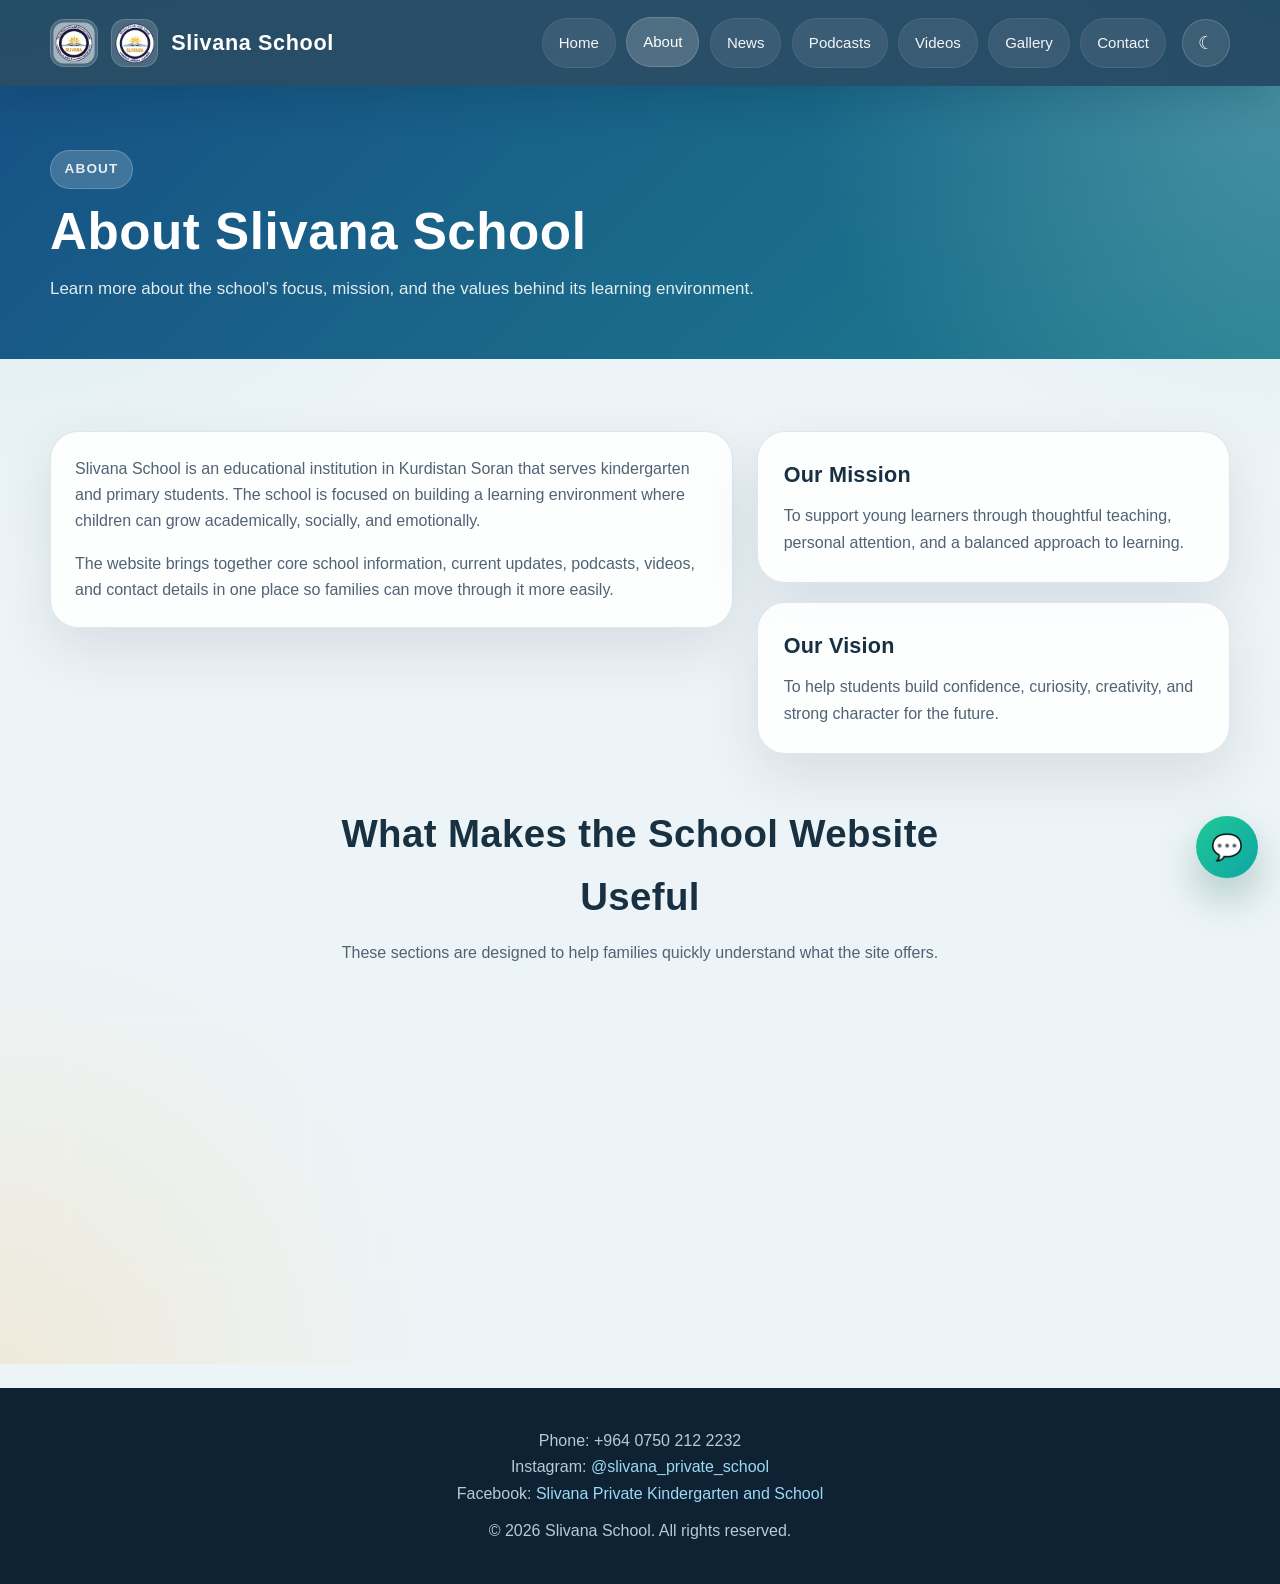
==== commit 4bce0486: "modified:   about.html 	modified:   contact.html 	modified:   css/responsive.css 	modified:   css/st" ====
--- a/about.html
+++ b/about.html
@@ -17,7 +17,7 @@
                 <img src="assets/logos/high-school-logo.png" alt="Slivana High School Logo" class="logo-img">
                 <h1>Slivana School</h1>
             </div>
-            <nav>
+            <nav id="site-nav">
                 <ul>
                     <li><a href="index.html">Home</a></li>
                     <li><a href="about.html">About</a></li>
@@ -28,7 +28,10 @@
                     <li><a href="contact.html">Contact</a></li>
                 </ul>
             </nav>
-            <button id="theme-toggle" class="theme-toggle" aria-label="Toggle light and dark mode">🌙</button>
+            <div class="header-actions">
+                <button id="theme-toggle" class="theme-toggle" aria-label="Toggle light and dark mode">🌙</button>
+                <button class="nav-toggle" type="button" aria-expanded="false" aria-controls="site-nav" aria-label="Toggle navigation">Menu</button>
+            </div>
         </div>
     </header>
 
--- a/css/style.css
+++ b/css/style.css
@@ -192,6 +192,7 @@
     display: flex;
     align-items: center;
     gap: 0.8rem;
+    min-width: 0;
 }
 
 .logo-img {
@@ -216,6 +217,10 @@
     flex-wrap: wrap;
     justify-content: center;
     gap: 0.65rem;
+}
+
+nav {
+    justify-self: end;
 }
 
 nav a {
@@ -239,6 +244,13 @@
     transform: translateY(-1px);
 }
 
+.header-actions {
+    display: flex;
+    align-items: center;
+    justify-content: flex-end;
+    gap: 0.65rem;
+}
+
 .theme-toggle {
     appearance: none;
     border: 1px solid rgba(255, 255, 255, 0.16);
@@ -253,6 +265,26 @@
 }
 
 .theme-toggle:hover {
+    transform: translateY(-1px);
+    background: rgba(255, 255, 255, 0.2);
+}
+
+.nav-toggle {
+    display: none;
+    appearance: none;
+    border: 1px solid rgba(255, 255, 255, 0.16);
+    background: rgba(255, 255, 255, 0.1);
+    color: #ffffff;
+    min-height: 48px;
+    padding: 0.72rem 1rem;
+    border-radius: 999px;
+    cursor: pointer;
+    font: inherit;
+    font-weight: 700;
+    transition: transform 0.25s ease, background 0.25s ease;
+}
+
+.nav-toggle:hover {
     transform: translateY(-1px);
     background: rgba(255, 255, 255, 0.2);
 }
--- a/css/responsive.css
+++ b/css/responsive.css
@@ -1,16 +1,7 @@
 @media (max-width: 1080px) {
-    header .container {
-        grid-template-columns: 1fr;
-        padding: 1rem 0;
-    }
-
     .logo,
     nav ul {
         justify-content: center;
-    }
-
-    .theme-toggle {
-        justify-self: center;
     }
 
     .hero-layout,
@@ -41,6 +32,10 @@
     .search-container {
         width: 100%;
     }
+
+    .gallery-posts {
+        grid-template-columns: 1fr;
+    }
 }
 
 @media (max-width: 760px) {
@@ -48,21 +43,59 @@
         padding: 3.5rem 0;
     }
 
+    header .container {
+        grid-template-columns: minmax(0, 1fr) auto;
+        gap: 0.75rem;
+        padding: 0.8rem 0;
+        min-height: auto;
+    }
+
     .logo {
-        flex-wrap: wrap;
+        flex-wrap: nowrap;
+        min-width: 0;
     }
 
     .logo h1 {
-        width: 100%;
-        text-align: center;
+        width: auto;
+        min-width: 0;
+        text-align: left;
+        white-space: nowrap;
+        overflow: hidden;
+        text-overflow: ellipsis;
+    }
+
+    nav {
+        display: none;
+        grid-column: 1 / -1;
+        width: 100%;
+        margin-top: 0.2rem;
+    }
+
+    nav.is-open {
+        display: block;
     }
 
     nav ul {
         gap: 0.55rem;
+        display: grid;
+        grid-template-columns: repeat(2, minmax(0, 1fr));
+        padding-top: 0.35rem;
     }
 
     nav a {
         width: 100%;
+        min-height: 44px;
+        padding: 0.72rem 0.8rem;
+    }
+
+    .header-actions {
+        gap: 0.5rem;
+    }
+
+    .nav-toggle {
+        display: inline-flex;
+        align-items: center;
+        justify-content: center;
     }
 
     .hero,
@@ -75,6 +108,221 @@
     .page-hero h2,
     .section-header h3 {
         font-size: clamp(2rem, 9vw, 2.8rem);
+    }
+
+    .hero-panel,
+    .feature-card,
+    .about-text,
+    .contact-info-box,
+    .contact-form-box,
+    .media-card,
+    .gallery-card,
+    .quick-link-card,
+    .news-card,
+    .gallery-placeholder-card,
+    .info-card,
+    .cta-content,
+    .state-card {
+        border-radius: 22px;
+    }
+
+    .media-frame {
+        min-height: clamp(320px, 54vh, 500px);
+    }
+
+    .gallery-card-frame {
+        min-height: clamp(320px, 54vh, 500px);
+    }
+
+    .hero-buttons,
+    .cta-buttons {
+        width: 100%;
+    }
+
+    .hero-buttons .btn,
+    .cta-buttons .btn,
+    .gallery-card-details .btn,
+    .news-card-actions .btn,
+    .media-details .btn {
+        width: 100%;
+    }
+
+    .gallery-card-details {
+        flex-direction: column;
+        align-items: stretch;
+    }
+
+    .features-grid,
+    .news-grid,
+    .quick-links-grid {
+        grid-template-columns: 1fr;
+    }
+}
+
+@media (max-width: 560px) {
+    .container {
+        width: min(100% - 1.1rem, 1180px);
+    }
+
+    header .container {
+        gap: 0.6rem;
+        padding: 0.72rem 0;
+    }
+
+    .logo-img {
+        height: 38px;
+    }
+
+    .logo h1 {
+        font-size: 1.05rem;
+    }
+
+    .theme-toggle {
+        width: 42px;
+        height: 42px;
+    }
+
+    .nav-toggle {
+        min-height: 42px;
+        padding: 0.64rem 0.9rem;
+        font-size: 0.88rem;
+    }
+
+    .eyebrow,
+    .hero-badges span,
+    .media-tab,
+    nav a,
+    .btn,
+    .contact-form-box button {
+        font-size: 0.9rem;
+    }
+
+    .hero-panel-list li,
+    .feature-card,
+    .news-card,
+    .quick-link-card,
+    .about-text,
+    .contact-info-box,
+    .contact-form-box,
+    .media-card,
+    .gallery-card,
+    .gallery-placeholder-card,
+    .state-card,
+    .cta-content,
+    .info-card {
+        padding: 1.2rem;
+    }
+
+    .hero,
+    .page-hero {
+        padding-top: 2.75rem;
+        padding-bottom: 2.5rem;
+    }
+
+    .hero-content,
+    .page-hero-content,
+    .section-header,
+    .section-header-left {
+        text-align: left;
+    }
+
+    .hero-badges,
+    .hero-buttons,
+    .cta-buttons,
+    .media-tabs {
+        width: 100%;
+    }
+
+    .hero-badges span,
+    .media-tab {
+        width: 100%;
+        justify-content: center;
+    }
+
+    .hero-content h2,
+    .page-hero h2 {
+        margin-top: 0.85rem;
+        line-height: 1.1;
+    }
+
+    .section-header {
+        margin-bottom: 1.5rem;
+    }
+
+    .section-toolbar {
+        gap: 1rem;
+    }
+
+    .search-field input,
+    .form-group input,
+    .form-group textarea {
+        padding: 0.9rem;
+        border-radius: 14px;
+    }
+
+    .feature-icon,
+    .quick-link-icon {
+        width: 52px;
+        height: 52px;
+        font-size: 1.45rem;
+        border-radius: 16px;
+    }
+
+    .media-frame {
+        min-height: 380px;
+        border-radius: 18px;
+    }
+
+    .gallery-card-frame {
+        min-height: 380px;
+        border-radius: 18px;
+    }
+
+    .media-card,
+    .gallery-card {
+        gap: 1rem;
+    }
+
+    .meta-label {
+        font-size: 0.8rem;
+        padding: 0.35rem 0.7rem;
+    }
+
+    .contact-form-box button,
+    .contact-wrapper .btn {
+        width: 100%;
+    }
+
+    .news-card-content {
+        font-size: 0.96rem;
+    }
+
+    .whatsapp-btn {
+        width: 52px;
+        height: 52px;
+        right: 14px;
+        bottom: 14px;
+        font-size: 1.25rem;
+    }
+}
+
+@media (max-width: 420px) {
+    section {
+        padding: 2.75rem 0;
+    }
+
+    nav ul {
+        grid-template-columns: 1fr;
+    }
+
+    nav a {
+        font-size: 0.88rem;
+    }
+
+    .hero-content h2,
+    .page-hero h2,
+    .section-header h3 {
+        font-size: clamp(1.7rem, 9vw, 2.1rem);
     }
 
     .hero-panel,
@@ -85,69 +333,20 @@
     .media-card,
     .quick-link-card,
     .news-card,
-    .gallery-placeholder-card,
+    .gallery-card,
     .info-card,
     .cta-content,
     .state-card {
-        border-radius: 22px;
-    }
-
-    .media-frame {
-        min-height: clamp(360px, 58vh, 560px);
+        padding: 1rem;
+        border-radius: 18px;
+    }
+
+    .media-frame,
+    .gallery-card-frame {
+        min-height: 340px;
+    }
+
+    .results-summary {
+        font-size: 0.88rem;
     }
 }
-
-@media (max-width: 560px) {
-    .container {
-        width: min(100% - 1.1rem, 1180px);
-    }
-
-    .logo-img {
-        height: 42px;
-    }
-
-    .logo h1 {
-        font-size: 1.15rem;
-    }
-
-    .theme-toggle {
-        width: 44px;
-        height: 44px;
-    }
-
-    .eyebrow,
-    .hero-badges span,
-    .media-tab,
-    nav a,
-    .btn,
-    .contact-form-box button {
-        font-size: 0.9rem;
-    }
-
-    .hero-panel-list li,
-    .feature-card,
-    .news-card,
-    .quick-link-card,
-    .about-text,
-    .contact-info-box,
-    .contact-form-box,
-    .media-card,
-    .gallery-placeholder-card,
-    .state-card,
-    .cta-content,
-    .info-card {
-        padding: 1.2rem;
-    }
-
-    .media-frame {
-        min-height: 460px;
-    }
-
-    .whatsapp-btn {
-        width: 56px;
-        height: 56px;
-        right: 16px;
-        bottom: 16px;
-        font-size: 1.4rem;
-    }
-}
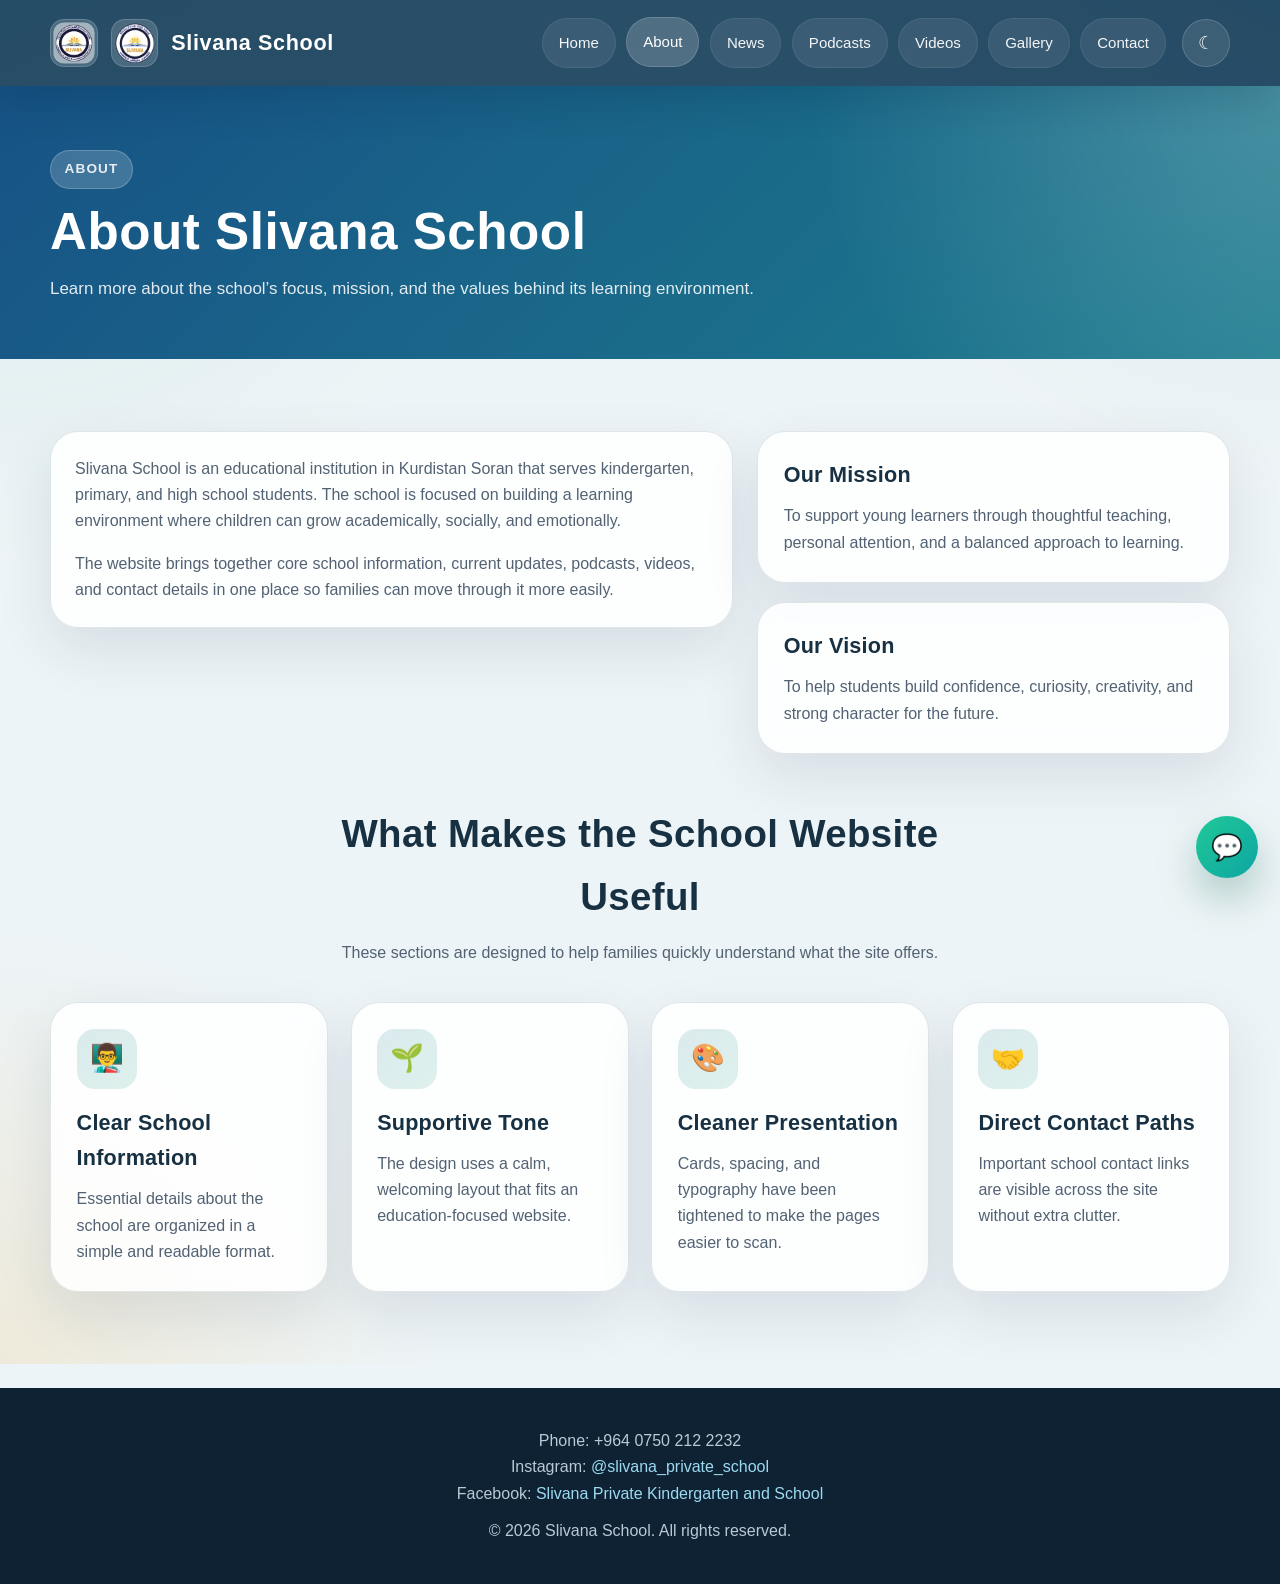
==== commit 865779b2: "modified:   about.html" ====
--- a/about.html
+++ b/about.html
@@ -50,7 +50,7 @@
             <div class="container">
                 <div class="split-layout">
                     <article class="about-text">
-                        <p>Slivana School is an educational institution in Kurdistan Soran that serves kindergarten and primary students. The school is focused on building a learning environment where children can grow academically, socially, and emotionally.</p>
+                        <p>Slivana School is an educational institution in Kurdistan Soran that serves kindergarten, primary, and high school students. The school is focused on building a learning environment where children can grow academically, socially, and emotionally.</p>
                         <p>The website brings together core school information, current updates, podcasts, videos, and contact details in one place so families can move through it more easily.</p>
                     </article>
                     <div class="info-stack">
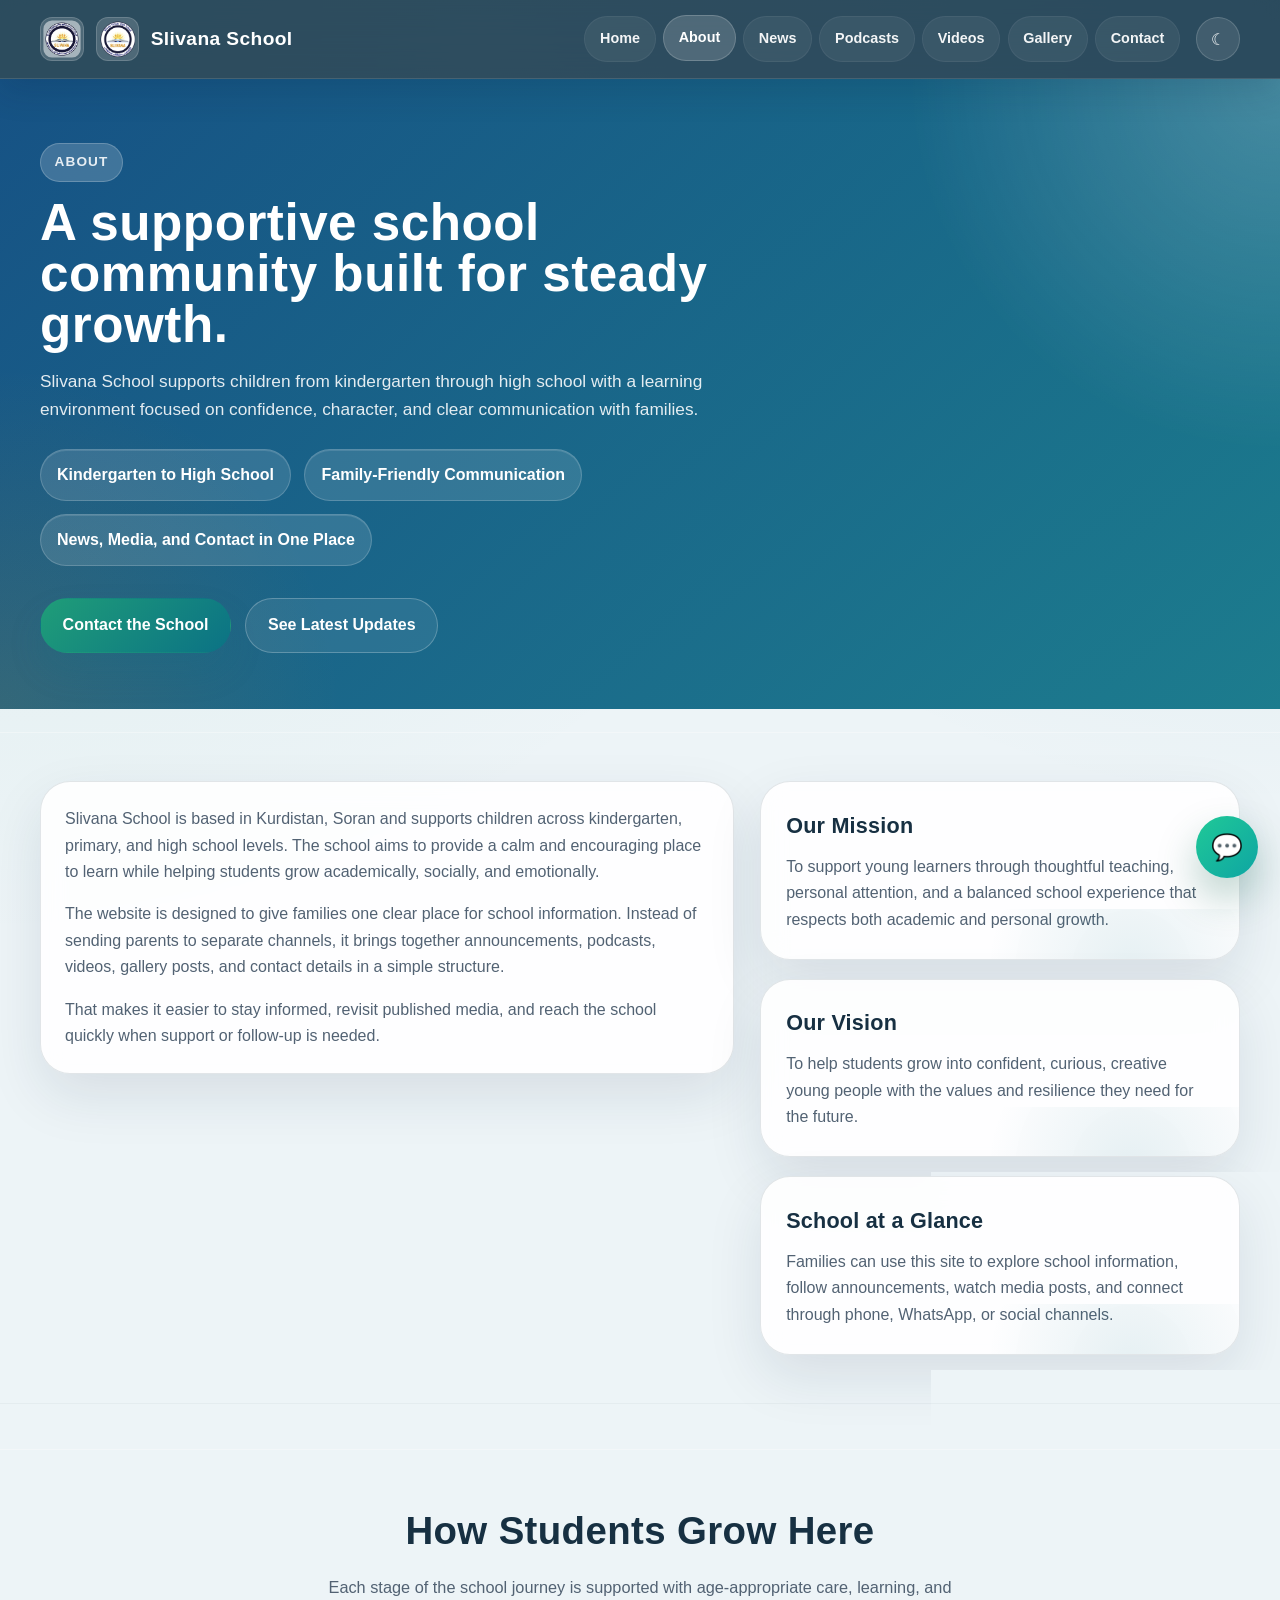
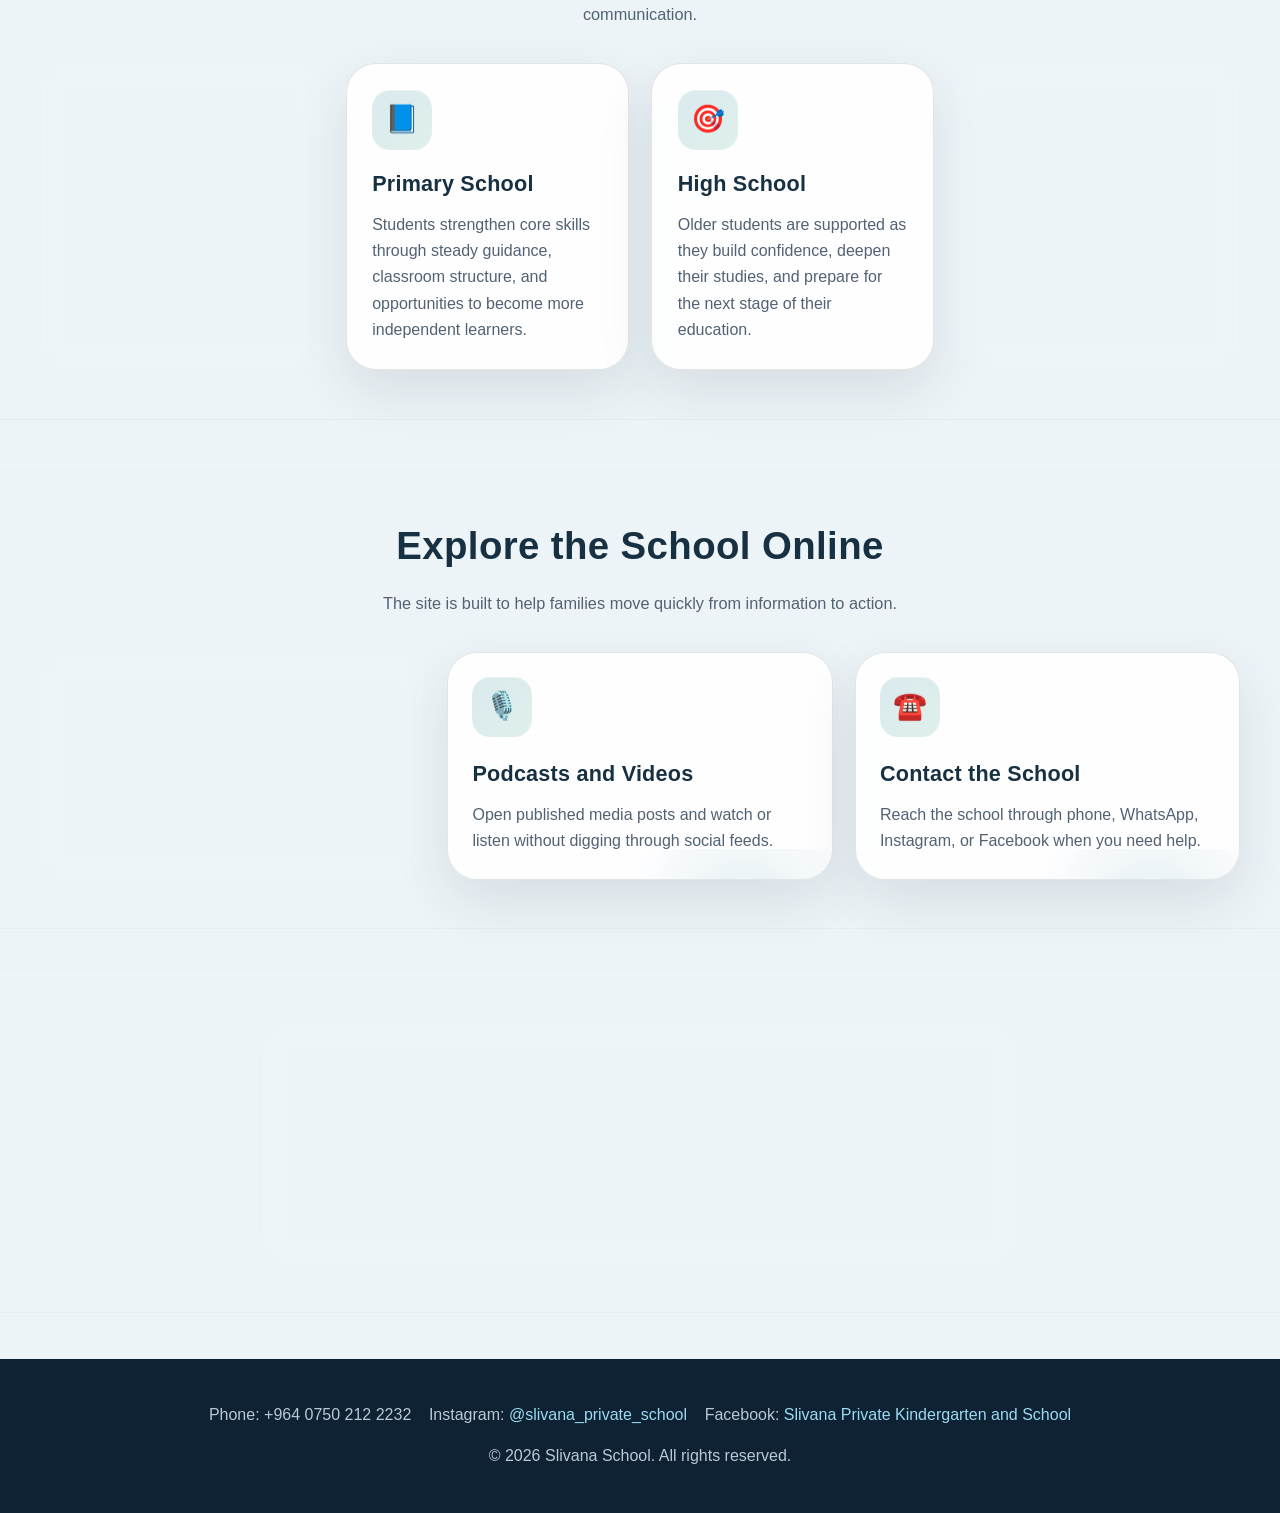
==== commit 600ba611: "modified:   about.html 	modified:   contact.html 	modified:   css/components.css 	modified:   css/re" ====
--- a/about.html
+++ b/about.html
@@ -4,6 +4,7 @@
     <meta charset="UTF-8">
     <meta name="viewport" content="width=device-width, initial-scale=1.0">
     <title>Slivana School - About</title>
+    <meta name="description" content="Learn about Slivana School, its mission, learning stages, and the ways families can stay connected.">
     <link rel="icon" href="assets/logos/Elementry-school-logo.png">
     <link rel="stylesheet" href="css/style.css">
     <link rel="stylesheet" href="css/components.css">
@@ -40,8 +41,17 @@
             <div class="container">
                 <div class="page-hero-content">
                     <p class="eyebrow">About</p>
-                    <h2>About Slivana School</h2>
-                    <p>Learn more about the school’s focus, mission, and the values behind its learning environment.</p>
+                    <h2>A supportive school community built for steady growth.</h2>
+                    <p>Slivana School supports children from kindergarten through high school with a learning environment focused on confidence, character, and clear communication with families.</p>
+                    <div class="hero-badges">
+                        <span>Kindergarten to High School</span>
+                        <span>Family-Friendly Communication</span>
+                        <span>News, Media, and Contact in One Place</span>
+                    </div>
+                    <div class="hero-buttons">
+                        <a href="contact.html" class="btn">Contact the School</a>
+                        <a href="news.html" class="btn btn-secondary">See Latest Updates</a>
+                    </div>
                 </div>
             </div>
         </section>
@@ -50,45 +60,93 @@
             <div class="container">
                 <div class="split-layout">
                     <article class="about-text">
-                        <p>Slivana School is an educational institution in Kurdistan Soran that serves kindergarten, primary, and high school students. The school is focused on building a learning environment where children can grow academically, socially, and emotionally.</p>
-                        <p>The website brings together core school information, current updates, podcasts, videos, and contact details in one place so families can move through it more easily.</p>
+                        <p>Slivana School is based in Kurdistan, Soran and supports children across kindergarten, primary, and high school levels. The school aims to provide a calm and encouraging place to learn while helping students grow academically, socially, and emotionally.</p>
+                        <p>The website is designed to give families one clear place for school information. Instead of sending parents to separate channels, it brings together announcements, podcasts, videos, gallery posts, and contact details in a simple structure.</p>
+                        <p>That makes it easier to stay informed, revisit published media, and reach the school quickly when support or follow-up is needed.</p>
                     </article>
                     <div class="info-stack">
                         <article class="info-card">
                             <h4>Our Mission</h4>
-                            <p>To support young learners through thoughtful teaching, personal attention, and a balanced approach to learning.</p>
+                            <p>To support young learners through thoughtful teaching, personal attention, and a balanced school experience that respects both academic and personal growth.</p>
                         </article>
                         <article class="info-card">
                             <h4>Our Vision</h4>
-                            <p>To help students build confidence, curiosity, creativity, and strong character for the future.</p>
+                            <p>To help students grow into confident, curious, creative young people with the values and resilience they need for the future.</p>
+                        </article>
+                        <article class="info-card">
+                            <h4>School at a Glance</h4>
+                            <p>Families can use this site to explore school information, follow announcements, watch media posts, and connect through phone, WhatsApp, or social channels.</p>
                         </article>
                     </div>
                 </div>
+            </div>
+        </section>
 
-                <div class="section-header section-header-tight">
-                    <h3>What Makes the School Website Useful</h3>
-                    <p>These sections are designed to help families quickly understand what the site offers.</p>
+        <section class="section-shell">
+            <div class="container">
+                <div class="section-header">
+                    <h3>How Students Grow Here</h3>
+                    <p>Each stage of the school journey is supported with age-appropriate care, learning, and communication.</p>
                 </div>
                 <div class="features-grid">
                     <div class="feature-card">
-                        <div class="feature-icon">👨‍🏫</div>
-                        <h4>Clear School Information</h4>
-                        <p>Essential details about the school are organized in a simple and readable format.</p>
+                        <div class="feature-icon">🧸</div>
+                        <h4>Kindergarten</h4>
+                        <p>Young children are introduced to learning in a warm environment that encourages routine, confidence, and early social development.</p>
                     </div>
                     <div class="feature-card">
-                        <div class="feature-icon">🌱</div>
-                        <h4>Supportive Tone</h4>
-                        <p>The design uses a calm, welcoming layout that fits an education-focused website.</p>
+                        <div class="feature-icon">📘</div>
+                        <h4>Primary School</h4>
+                        <p>Students strengthen core skills through steady guidance, classroom structure, and opportunities to become more independent learners.</p>
                     </div>
                     <div class="feature-card">
-                        <div class="feature-icon">🎨</div>
-                        <h4>Cleaner Presentation</h4>
-                        <p>Cards, spacing, and typography have been tightened to make the pages easier to scan.</p>
+                        <div class="feature-icon">🎯</div>
+                        <h4>High School</h4>
+                        <p>Older students are supported as they build confidence, deepen their studies, and prepare for the next stage of their education.</p>
                     </div>
                     <div class="feature-card">
-                        <div class="feature-icon">🤝</div>
-                        <h4>Direct Contact Paths</h4>
-                        <p>Important school contact links are visible across the site without extra clutter.</p>
+                        <div class="feature-icon">🏡</div>
+                        <h4>Family Connection</h4>
+                        <p>Clear updates and direct contact paths help families stay close to school life and respond quickly to important announcements.</p>
+                    </div>
+                </div>
+            </div>
+        </section>
+
+        <section class="section-shell">
+            <div class="container">
+                <div class="section-header">
+                    <h3>Explore the School Online</h3>
+                    <p>The site is built to help families move quickly from information to action.</p>
+                </div>
+                <div class="quick-links-grid">
+                    <a class="quick-link-card" href="news.html">
+                        <span class="quick-link-icon">📰</span>
+                        <h4>News and Announcements</h4>
+                        <p>Check current school updates and search past announcements in one place.</p>
+                    </a>
+                    <a class="quick-link-card" href="podcasts.html">
+                        <span class="quick-link-icon">🎙️</span>
+                        <h4>Podcasts and Videos</h4>
+                        <p>Open published media posts and watch or listen without digging through social feeds.</p>
+                    </a>
+                    <a class="quick-link-card" href="contact.html">
+                        <span class="quick-link-icon">☎️</span>
+                        <h4>Contact the School</h4>
+                        <p>Reach the school through phone, WhatsApp, Instagram, or Facebook when you need help.</p>
+                    </a>
+                </div>
+            </div>
+        </section>
+
+        <section class="section-shell cta">
+            <div class="container">
+                <div class="cta-content">
+                    <h3>Ready to Get in Touch?</h3>
+                    <p>Use the contact page, WhatsApp button, or social links to speak with the school and follow new updates.</p>
+                    <div class="cta-buttons">
+                        <a href="contact.html" class="btn">Open Contact Page</a>
+                        <a href="podcasts.html" class="btn btn-secondary">Browse School Media</a>
                     </div>
                 </div>
             </div>
--- a/css/style.css
+++ b/css/style.css
@@ -4,7 +4,7 @@
     --font-heading: "Gill Sans", "Trebuchet MS", "Segoe UI", sans-serif;
     --bg: #edf4f7;
     --bg-accent: #d7efe5;
-    --surface: rgba(255, 255, 255, 0.88);
+    --surface: rgba(255, 255, 255, 0.9);
     --surface-strong: #ffffff;
     --surface-soft: rgba(244, 250, 246, 0.92);
     --text: #173042;
@@ -16,6 +16,11 @@
     --primary-strong: #0f4c81;
     --secondary: #1f9d78;
     --highlight: #f59e0b;
+    --header-surface: rgba(10, 42, 66, 0.82);
+    --header-line: rgba(255, 255, 255, 0.12);
+    --radius-lg: 30px;
+    --radius-md: 22px;
+    --radius-sm: 16px;
 }
 
 body.dark-mode {
@@ -33,6 +38,8 @@
     --primary-strong: #7cc9ff;
     --secondary: #3cbf92;
     --highlight: #fbbf24;
+    --header-surface: rgba(7, 16, 28, 0.9);
+    --header-line: rgba(255, 255, 255, 0.08);
 }
 
 * {
@@ -54,6 +61,8 @@
     color: var(--text);
     line-height: 1.65;
     min-height: 100vh;
+    overflow-x: hidden;
+    text-rendering: optimizeLegibility;
 }
 
 img {
@@ -70,6 +79,14 @@
     color: var(--primary-strong);
 }
 
+a:focus-visible,
+button:focus-visible,
+input:focus-visible,
+textarea:focus-visible {
+    outline: 3px solid rgba(245, 158, 11, 0.38);
+    outline-offset: 3px;
+}
+
 main {
     position: relative;
 }
@@ -79,7 +96,7 @@
 }
 
 .container {
-    width: min(1180px, calc(100% - 2rem));
+    width: min(1200px, calc(100% - 2rem));
     margin: 0 auto;
 }
 
@@ -100,6 +117,20 @@
 
 .section-shell {
     position: relative;
+}
+
+.section-shell::before {
+    content: "";
+    position: absolute;
+    inset: 1.4rem 0;
+    border-top: 1px solid rgba(255, 255, 255, 0.35);
+    border-bottom: 1px solid rgba(23, 48, 66, 0.04);
+    pointer-events: none;
+}
+
+.section-shell > .container {
+    position: relative;
+    z-index: 1;
 }
 
 .section-header {
@@ -145,6 +176,10 @@
     color: var(--text-soft);
 }
 
+.section-header p {
+    font-size: 1.02rem;
+}
+
 .section-toolbar {
     display: flex;
     align-items: end;
@@ -172,33 +207,35 @@
     top: 0;
     z-index: 100;
     backdrop-filter: blur(18px);
-    background: rgba(12, 52, 83, 0.86);
-    box-shadow: 0 16px 38px rgba(8, 31, 53, 0.16);
+    background: var(--header-surface);
+    border-bottom: 1px solid var(--header-line);
+    box-shadow: 0 12px 34px rgba(8, 31, 53, 0.14);
 }
 
 body.dark-mode header {
-    background: rgba(7, 16, 28, 0.92);
+    background: var(--header-surface);
 }
 
 header .container {
     display: grid;
-    grid-template-columns: auto 1fr auto;
+    grid-template-columns: auto minmax(0, 1fr) auto;
     align-items: center;
     gap: 1rem;
-    min-height: 86px;
+    min-height: 78px;
+    position: relative;
 }
 
 .logo {
     display: flex;
     align-items: center;
-    gap: 0.8rem;
+    gap: 0.72rem;
     min-width: 0;
 }
 
 .logo-img {
     width: auto;
-    height: 48px;
-    border-radius: 14px;
+    height: 44px;
+    border-radius: 12px;
     background: rgba(255, 255, 255, 0.16);
     border: 1px solid rgba(255, 255, 255, 0.16);
     padding: 0.15rem;
@@ -207,40 +244,42 @@
 .logo h1 {
     color: #ffffff;
     font-family: var(--font-heading);
-    font-size: 1.35rem;
-    letter-spacing: 0.03em;
+    font-size: 1.2rem;
+    letter-spacing: 0.02em;
 }
 
 nav ul {
     list-style: none;
     display: flex;
     flex-wrap: wrap;
-    justify-content: center;
-    gap: 0.65rem;
+    justify-content: flex-end;
+    gap: 0.45rem;
 }
 
 nav {
-    justify-self: end;
+    justify-self: stretch;
 }
 
 nav a {
     display: inline-flex;
     align-items: center;
     justify-content: center;
-    padding: 0.7rem 1rem;
+    min-height: 42px;
+    padding: 0.62rem 0.92rem;
     border-radius: 999px;
     color: rgba(255, 255, 255, 0.94);
-    background: rgba(255, 255, 255, 0.08);
-    border: 1px solid rgba(255, 255, 255, 0.08);
-    font-size: 0.94rem;
-    transition: transform 0.25s ease, background 0.25s ease, border-color 0.25s ease;
+    background: rgba(255, 255, 255, 0.06);
+    border: 1px solid rgba(255, 255, 255, 0.06);
+    font-size: 0.9rem;
+    font-weight: 700;
+    transition: transform 0.25s ease, background 0.25s ease, border-color 0.25s ease, color 0.25s ease;
 }
 
 nav a:hover,
 nav a.active {
     color: #ffffff;
-    background: rgba(255, 255, 255, 0.18);
-    border-color: rgba(255, 255, 255, 0.16);
+    background: rgba(255, 255, 255, 0.16);
+    border-color: rgba(255, 255, 255, 0.18);
     transform: translateY(-1px);
 }
 
@@ -249,6 +288,7 @@
     align-items: center;
     justify-content: flex-end;
     gap: 0.65rem;
+    flex-shrink: 0;
 }
 
 .theme-toggle {
@@ -256,11 +296,11 @@
     border: 1px solid rgba(255, 255, 255, 0.16);
     background: rgba(255, 255, 255, 0.1);
     color: #ffffff;
-    width: 48px;
-    height: 48px;
+    width: 44px;
+    height: 44px;
     border-radius: 50%;
     cursor: pointer;
-    font-size: 1.15rem;
+    font-size: 1rem;
     transition: transform 0.25s ease, background 0.25s ease;
 }
 
@@ -275,8 +315,8 @@
     border: 1px solid rgba(255, 255, 255, 0.16);
     background: rgba(255, 255, 255, 0.1);
     color: #ffffff;
-    min-height: 48px;
-    padding: 0.72rem 1rem;
+    min-height: 44px;
+    padding: 0.68rem 1rem;
     border-radius: 999px;
     cursor: pointer;
     font: inherit;
@@ -293,6 +333,7 @@
 .hero,
 .page-hero {
     overflow: hidden;
+    position: relative;
 }
 
 .hero::before,
@@ -309,6 +350,8 @@
 .hero {
     background: linear-gradient(135deg, #0f4c81 0%, #0b7285 45%, #1f9d78 100%);
     color: #ffffff;
+    padding-top: 5rem;
+    padding-bottom: 4rem;
 }
 
 .page-hero {
@@ -332,15 +375,15 @@
 .hero-layout {
     display: grid;
     grid-template-columns: minmax(0, 1.2fr) minmax(290px, 0.8fr);
-    gap: 2rem;
+    gap: 2.4rem;
     align-items: center;
 }
 
 .hero-content h2,
 .page-hero h2 {
-    font-size: clamp(2.5rem, 5vw, 4.25rem);
-    line-height: 1.05;
-    margin: 1rem 0 1rem;
+    font-size: clamp(2.55rem, 5vw, 4.4rem);
+    line-height: 1;
+    margin: 0.95rem 0 1rem;
 }
 
 .page-hero-content {
@@ -354,7 +397,7 @@
 .hero-content > p:last-of-type,
 .page-hero p:last-of-type {
     max-width: 720px;
-    font-size: 1.06rem;
+    font-size: 1.08rem;
 }
 
 .hero-badges {
@@ -372,6 +415,7 @@
     background: rgba(255, 255, 255, 0.12);
     border: 1px solid rgba(255, 255, 255, 0.18);
     font-weight: 600;
+    box-shadow: inset 0 1px 0 rgba(255, 255, 255, 0.12);
 }
 
 .hero-buttons,
@@ -381,21 +425,23 @@
     gap: 0.9rem;
 }
 
-.hero .btn-secondary {
+.hero .btn-secondary,
+.page-hero .btn-secondary {
     color: #ffffff;
     background: rgba(255, 255, 255, 0.08);
     border-color: rgba(255, 255, 255, 0.24);
 }
 
-.hero .btn-secondary:hover {
+.hero .btn-secondary:hover,
+.page-hero .btn-secondary:hover {
     color: #ffffff;
     background: rgba(255, 255, 255, 0.16);
 }
 
 .hero-panel {
-    padding: 1.5rem;
-    border-radius: 26px;
-    background: rgba(8, 30, 47, 0.26);
+    padding: 1.55rem;
+    border-radius: var(--radius-lg);
+    background: linear-gradient(180deg, rgba(8, 30, 47, 0.3), rgba(8, 30, 47, 0.18));
     border: 1px solid rgba(255, 255, 255, 0.14);
     box-shadow: var(--shadow);
 }
@@ -417,6 +463,7 @@
     padding: 0.95rem 1rem;
     border-radius: 18px;
     background: rgba(255, 255, 255, 0.08);
+    box-shadow: inset 0 1px 0 rgba(255, 255, 255, 0.08);
 }
 
 .hero-panel-list strong {
@@ -452,6 +499,7 @@
     border: 1px solid rgba(255, 255, 255, 0.2);
     color: #ffffff;
     font-weight: 700;
+    box-shadow: inset 0 1px 0 rgba(255, 255, 255, 0.12);
 }
 
 .media-tab:hover,
@@ -464,7 +512,7 @@
 .split-layout {
     display: grid;
     grid-template-columns: minmax(0, 1.3fr) minmax(260px, 0.9fr);
-    gap: 1.5rem;
+    gap: 1.6rem;
     align-items: start;
 }
 
@@ -484,7 +532,7 @@
     margin-top: 1.5rem;
     background: #0e2233;
     color: #dce7f3;
-    padding: 2.5rem 0;
+    padding: 2.7rem 0;
 }
 
 body.dark-mode footer {
@@ -493,8 +541,16 @@
 
 footer .container {
     display: grid;
-    gap: 0.65rem;
+    gap: 0.9rem;
     text-align: center;
+}
+
+.contact-info {
+    display: flex;
+    flex-wrap: wrap;
+    align-items: center;
+    justify-content: center;
+    gap: 0.5rem 1.1rem;
 }
 
 footer p {
@@ -554,3 +610,16 @@
         transform: translateY(0);
     }
 }
+
+@media (prefers-reduced-motion: reduce) {
+    html {
+        scroll-behavior: auto;
+    }
+
+    *,
+    *::before,
+    *::after {
+        animation: none !important;
+        transition: none !important;
+    }
+}
--- a/css/components.css
+++ b/css/components.css
@@ -61,9 +61,10 @@
 .cta-content {
     background: var(--surface);
     border: 1px solid var(--line);
-    border-radius: 28px;
+    border-radius: var(--radius-lg);
     box-shadow: var(--shadow);
     backdrop-filter: blur(12px);
+    min-width: 0;
 }
 
 .feature-card,
@@ -85,7 +86,8 @@
 .news-card,
 .quick-link-card,
 .media-card,
-.gallery-placeholder-card {
+.gallery-placeholder-card,
+.gallery-card {
     transition: transform 0.28s ease, box-shadow 0.28s ease, border-color 0.28s ease;
 }
 
@@ -109,6 +111,7 @@
     background: linear-gradient(135deg, rgba(11, 114, 133, 0.14), rgba(31, 157, 120, 0.14));
     font-size: 1.7rem;
     margin-bottom: 1rem;
+    box-shadow: inset 0 1px 0 rgba(255, 255, 255, 0.35);
 }
 
 .quick-link-icon {
@@ -208,6 +211,28 @@
     padding: 1.5rem;
 }
 
+.feature-card,
+.quick-link-card,
+.info-card,
+.news-card,
+.gallery-placeholder-card {
+    position: relative;
+    overflow: hidden;
+}
+
+.feature-card::after,
+.quick-link-card::after,
+.info-card::after,
+.news-card::after,
+.gallery-placeholder-card::after {
+    content: "";
+    position: absolute;
+    inset: auto -20% -40% 35%;
+    height: 120px;
+    background: radial-gradient(circle, rgba(11, 114, 133, 0.1), transparent 68%);
+    pointer-events: none;
+}
+
 .quick-link-card {
     color: var(--text);
 }
@@ -235,9 +260,20 @@
 }
 
 .news-card-actions,
+.media-actions,
+.contact-actions,
+.contact-form-actions,
 .gallery-card-details {
     display: flex;
     margin-top: 1rem;
+}
+
+.news-card-actions,
+.media-actions,
+.contact-actions,
+.contact-form-actions {
+    gap: 0.75rem;
+    flex-wrap: wrap;
 }
 
 .gallery-card-details {
@@ -247,6 +283,20 @@
     flex-wrap: wrap;
 }
 
+.gallery-card-copy {
+    display: grid;
+    gap: 0.45rem;
+    min-width: 0;
+}
+
+.gallery-card-copy .meta-label {
+    margin-bottom: 0;
+}
+
+.gallery-card-copy h4 {
+    font-size: 1.15rem;
+}
+
 /* Search */
 .search-container {
     width: min(360px, 100%);
@@ -268,7 +318,7 @@
 .form-group textarea {
     width: 100%;
     padding: 0.95rem 1rem;
-    border-radius: 16px;
+    border-radius: var(--radius-sm);
     border: 1px solid var(--line);
     background: var(--surface-strong);
     color: var(--text);
@@ -316,20 +366,69 @@
     font-size: 1.3rem;
 }
 
+.contact-info-box strong {
+    color: var(--text);
+}
+
+.contact-info-box a,
+.hero-panel-list a,
+.contact-info a,
+footer a,
+.news-card h4,
+.media-details h4,
+.gallery-card-copy h4 {
+    overflow-wrap: anywhere;
+}
+
+.feature-card p,
+.quick-link-card p,
+.info-card p,
+.about-text p,
+.contact-info-box p,
+.contact-form-box p,
+.media-details p,
+.news-card p,
+.news-card-content,
+.state-card p,
+.cta-content p,
+.hero-panel-list li,
+footer p {
+    overflow-wrap: anywhere;
+}
+
+.form-helper,
+.contact-status {
+    font-size: 0.94rem;
+    color: var(--text-soft);
+}
+
+.contact-status {
+    min-height: 1.5rem;
+    margin-top: 0.25rem;
+    font-weight: 600;
+}
+
+.contact-status.is-error {
+    color: #b42318;
+}
+
 /* Media cards */
 .media-card {
     display: grid;
     grid-template-columns: minmax(260px, 390px) minmax(0, 1fr);
     gap: 1.4rem;
     align-items: center;
+    position: relative;
+    overflow: hidden;
 }
 
 .media-frame {
     display: flex;
     align-items: stretch;
     justify-content: center;
-    min-height: clamp(420px, 66vh, 680px);
-    border-radius: 22px;
+    min-height: 320px;
+    aspect-ratio: 4 / 5;
+    border-radius: var(--radius-md);
     overflow: hidden;
     background: linear-gradient(180deg, rgba(11, 114, 133, 0.12), rgba(31, 157, 120, 0.12));
     border: 1px solid rgba(11, 114, 133, 0.12);
@@ -338,7 +437,7 @@
 .media-frame iframe {
     width: 100%;
     height: 100%;
-    min-height: inherit;
+    min-height: 100%;
     border: 0;
     display: block;
     background: #ffffff;
@@ -348,6 +447,8 @@
     display: grid;
     align-content: center;
     gap: 0.95rem;
+    position: relative;
+    z-index: 1;
 }
 
 .media-details h4 {
@@ -376,12 +477,13 @@
 .gallery-card {
     background: var(--surface);
     border: 1px solid var(--line);
-    border-radius: 28px;
+    border-radius: var(--radius-lg);
     box-shadow: var(--shadow);
     padding: 1.2rem;
     display: grid;
     gap: 1rem;
-    transition: transform 0.28s ease, box-shadow 0.28s ease, border-color 0.28s ease;
+    position: relative;
+    overflow: hidden;
 }
 
 .gallery-card:hover {
@@ -391,8 +493,9 @@
 }
 
 .gallery-card-frame {
-    min-height: clamp(360px, 58vh, 620px);
-    border-radius: 22px;
+    min-height: 320px;
+    aspect-ratio: 4 / 5;
+    border-radius: var(--radius-md);
     overflow: hidden;
     background: linear-gradient(180deg, rgba(11, 114, 133, 0.12), rgba(31, 157, 120, 0.12));
     border: 1px solid rgba(11, 114, 133, 0.12);
@@ -401,7 +504,7 @@
 .gallery-card-frame iframe {
     width: 100%;
     height: 100%;
-    min-height: inherit;
+    min-height: 100%;
     border: 0;
     display: block;
     background: #ffffff;
@@ -425,6 +528,10 @@
     max-width: 760px;
     margin: 0 auto;
     background: linear-gradient(135deg, rgba(11, 114, 133, 0.10), rgba(31, 157, 120, 0.08));
+}
+
+.cta-content .btn {
+    min-width: 190px;
 }
 
 .state-card-loading::after {
--- a/css/responsive.css
+++ b/css/responsive.css
@@ -1,7 +1,7 @@
 @media (max-width: 1080px) {
-    .logo,
-    nav ul {
-        justify-content: center;
+    header .container {
+        grid-template-columns: auto minmax(0, 1fr) auto;
+        gap: 0.75rem;
     }
 
     .hero-layout,
@@ -13,7 +13,7 @@
 
     .hero-content,
     .page-hero-content {
-        text-align: center;
+        text-align: left;
         margin: 0 auto;
     }
 
@@ -21,7 +21,7 @@
     .hero-buttons,
     .cta-buttons,
     .media-tabs {
-        justify-content: center;
+        justify-content: flex-start;
     }
 
     .section-toolbar {
@@ -38,21 +38,22 @@
     }
 }
 
-@media (max-width: 760px) {
-    section {
-        padding: 3.5rem 0;
+@media (max-width: 940px) {
+    body.nav-open {
+        overflow: hidden;
     }
 
     header .container {
         grid-template-columns: minmax(0, 1fr) auto;
-        gap: 0.75rem;
-        padding: 0.8rem 0;
+        gap: 0.65rem;
+        padding: 0.68rem 0;
         min-height: auto;
     }
 
     .logo {
         flex-wrap: nowrap;
         min-width: 0;
+        gap: 0.55rem;
     }
 
     .logo h1 {
@@ -62,34 +63,49 @@
         white-space: nowrap;
         overflow: hidden;
         text-overflow: ellipsis;
+        font-size: 1.02rem;
     }
 
     nav {
         display: none;
-        grid-column: 1 / -1;
-        width: 100%;
-        margin-top: 0.2rem;
+        position: absolute;
+        top: calc(100% + 0.65rem);
+        left: 0;
+        right: 0;
+        width: 100%;
+        padding: 0.9rem;
+        background: rgba(10, 42, 66, 0.98);
+        border: 1px solid rgba(255, 255, 255, 0.12);
+        border-radius: 24px;
+        box-shadow: 0 22px 48px rgba(8, 31, 53, 0.3);
+        backdrop-filter: blur(18px);
+        z-index: 120;
     }
 
     nav.is-open {
         display: block;
     }
 
+    body.dark-mode nav {
+        background: rgba(10, 19, 31, 0.98);
+    }
+
     nav ul {
-        gap: 0.55rem;
+        gap: 0.5rem;
         display: grid;
         grid-template-columns: repeat(2, minmax(0, 1fr));
-        padding-top: 0.35rem;
+        padding-top: 0;
     }
 
     nav a {
         width: 100%;
         min-height: 44px;
         padding: 0.72rem 0.8rem;
+        background: rgba(255, 255, 255, 0.08);
     }
 
     .header-actions {
-        gap: 0.5rem;
+        gap: 0.42rem;
     }
 
     .nav-toggle {
@@ -97,17 +113,23 @@
         align-items: center;
         justify-content: center;
     }
+}
+
+@media (max-width: 760px) {
+    section {
+        padding: 3.2rem 0;
+    }
 
     .hero,
     .page-hero {
-        padding-top: 3.4rem;
-        padding-bottom: 3rem;
+        padding-top: 2.9rem;
+        padding-bottom: 2.8rem;
     }
 
     .hero-content h2,
     .page-hero h2,
     .section-header h3 {
-        font-size: clamp(2rem, 9vw, 2.8rem);
+        font-size: clamp(1.95rem, 8vw, 2.7rem);
     }
 
     .hero-panel,
@@ -127,11 +149,11 @@
     }
 
     .media-frame {
-        min-height: clamp(320px, 54vh, 500px);
+        min-height: 300px;
     }
 
     .gallery-card-frame {
-        min-height: clamp(320px, 54vh, 500px);
+        min-height: 300px;
     }
 
     .hero-buttons,
@@ -143,13 +165,29 @@
     .cta-buttons .btn,
     .gallery-card-details .btn,
     .news-card-actions .btn,
-    .media-details .btn {
+    .media-actions .btn,
+    .contact-actions .btn,
+    .contact-form-actions .btn,
+    .contact-form-actions button {
         width: 100%;
     }
 
     .gallery-card-details {
         flex-direction: column;
         align-items: stretch;
+    }
+
+    .hero-panel-list {
+        gap: 0.75rem;
+    }
+
+    .hero-panel-list li {
+        padding: 0.85rem 0.9rem;
+    }
+
+    .contact-info {
+        flex-direction: column;
+        gap: 0.45rem;
     }
 
     .features-grid,
@@ -161,30 +199,30 @@
 
 @media (max-width: 560px) {
     .container {
-        width: min(100% - 1.1rem, 1180px);
+        width: min(100% - 1rem, 1180px);
     }
 
     header .container {
-        gap: 0.6rem;
-        padding: 0.72rem 0;
+        gap: 0.5rem;
+        padding: 0.58rem 0;
     }
 
     .logo-img {
-        height: 38px;
+        height: 34px;
     }
 
     .logo h1 {
-        font-size: 1.05rem;
+        font-size: 0.98rem;
     }
 
     .theme-toggle {
-        width: 42px;
-        height: 42px;
+        width: 40px;
+        height: 40px;
     }
 
     .nav-toggle {
-        min-height: 42px;
-        padding: 0.64rem 0.9rem;
+        min-height: 40px;
+        padding: 0.58rem 0.84rem;
         font-size: 0.88rem;
     }
 
@@ -215,8 +253,8 @@
 
     .hero,
     .page-hero {
-        padding-top: 2.75rem;
-        padding-bottom: 2.5rem;
+        padding-top: 2.45rem;
+        padding-bottom: 2.3rem;
     }
 
     .hero-content,
@@ -231,6 +269,7 @@
     .cta-buttons,
     .media-tabs {
         width: 100%;
+        gap: 0.65rem;
     }
 
     .hero-badges span,
@@ -250,13 +289,13 @@
     }
 
     .section-toolbar {
-        gap: 1rem;
+        gap: 0.85rem;
     }
 
     .search-field input,
     .form-group input,
     .form-group textarea {
-        padding: 0.9rem;
+        padding: 0.86rem 0.9rem;
         border-radius: 14px;
     }
 
@@ -269,18 +308,18 @@
     }
 
     .media-frame {
-        min-height: 380px;
+        min-height: 345px;
         border-radius: 18px;
     }
 
     .gallery-card-frame {
-        min-height: 380px;
+        min-height: 345px;
         border-radius: 18px;
     }
 
     .media-card,
     .gallery-card {
-        gap: 1rem;
+        gap: 0.95rem;
     }
 
     .meta-label {
@@ -298,17 +337,17 @@
     }
 
     .whatsapp-btn {
-        width: 52px;
-        height: 52px;
-        right: 14px;
-        bottom: 14px;
-        font-size: 1.25rem;
+        width: 50px;
+        height: 50px;
+        right: 12px;
+        bottom: 12px;
+        font-size: 1.16rem;
     }
 }
 
 @media (max-width: 420px) {
     section {
-        padding: 2.75rem 0;
+        padding: 2.5rem 0;
     }
 
     nav ul {
@@ -322,7 +361,7 @@
     .hero-content h2,
     .page-hero h2,
     .section-header h3 {
-        font-size: clamp(1.7rem, 9vw, 2.1rem);
+        font-size: clamp(1.62rem, 8.5vw, 2rem);
     }
 
     .hero-panel,
@@ -343,7 +382,15 @@
 
     .media-frame,
     .gallery-card-frame {
-        min-height: 340px;
+        min-height: 320px;
+    }
+
+    .logo-img:nth-of-type(2) {
+        display: none;
+    }
+
+    .hero-badges {
+        margin: 1.2rem 0 1.4rem;
     }
 
     .results-summary {
